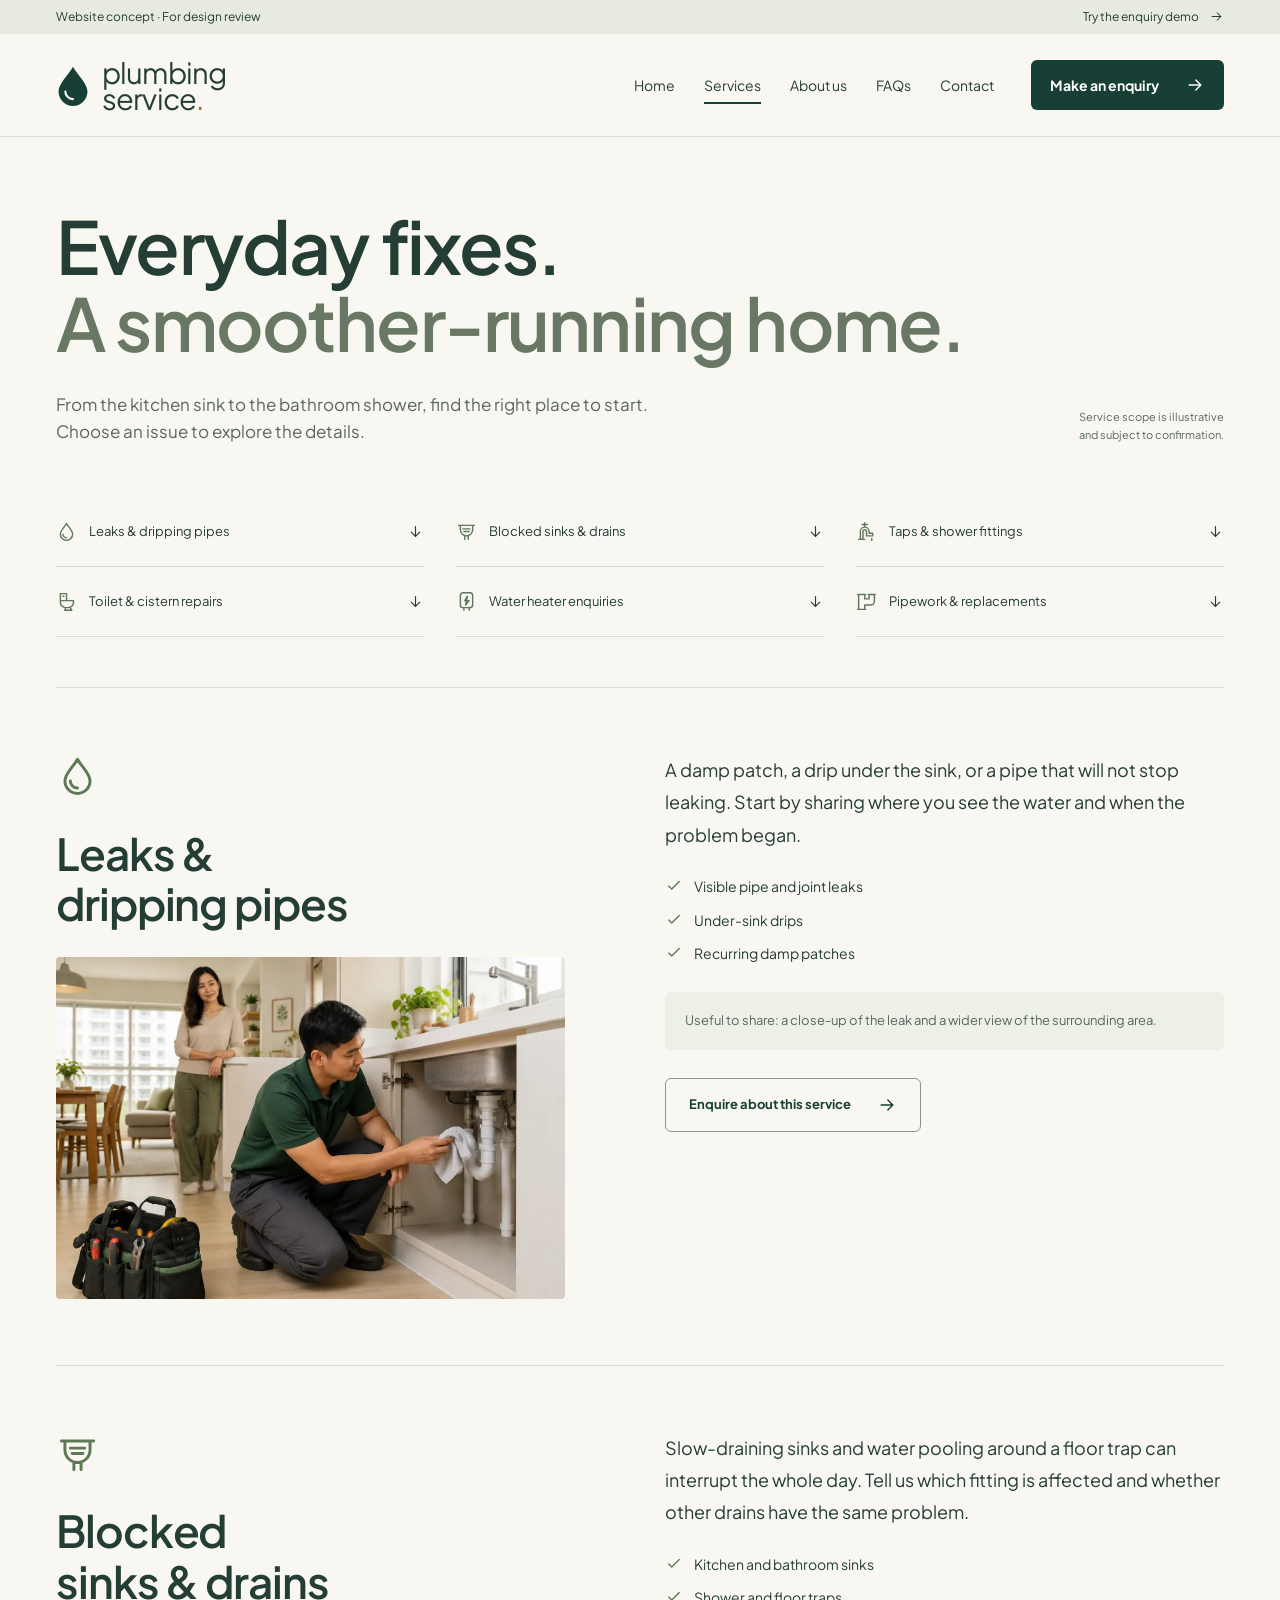
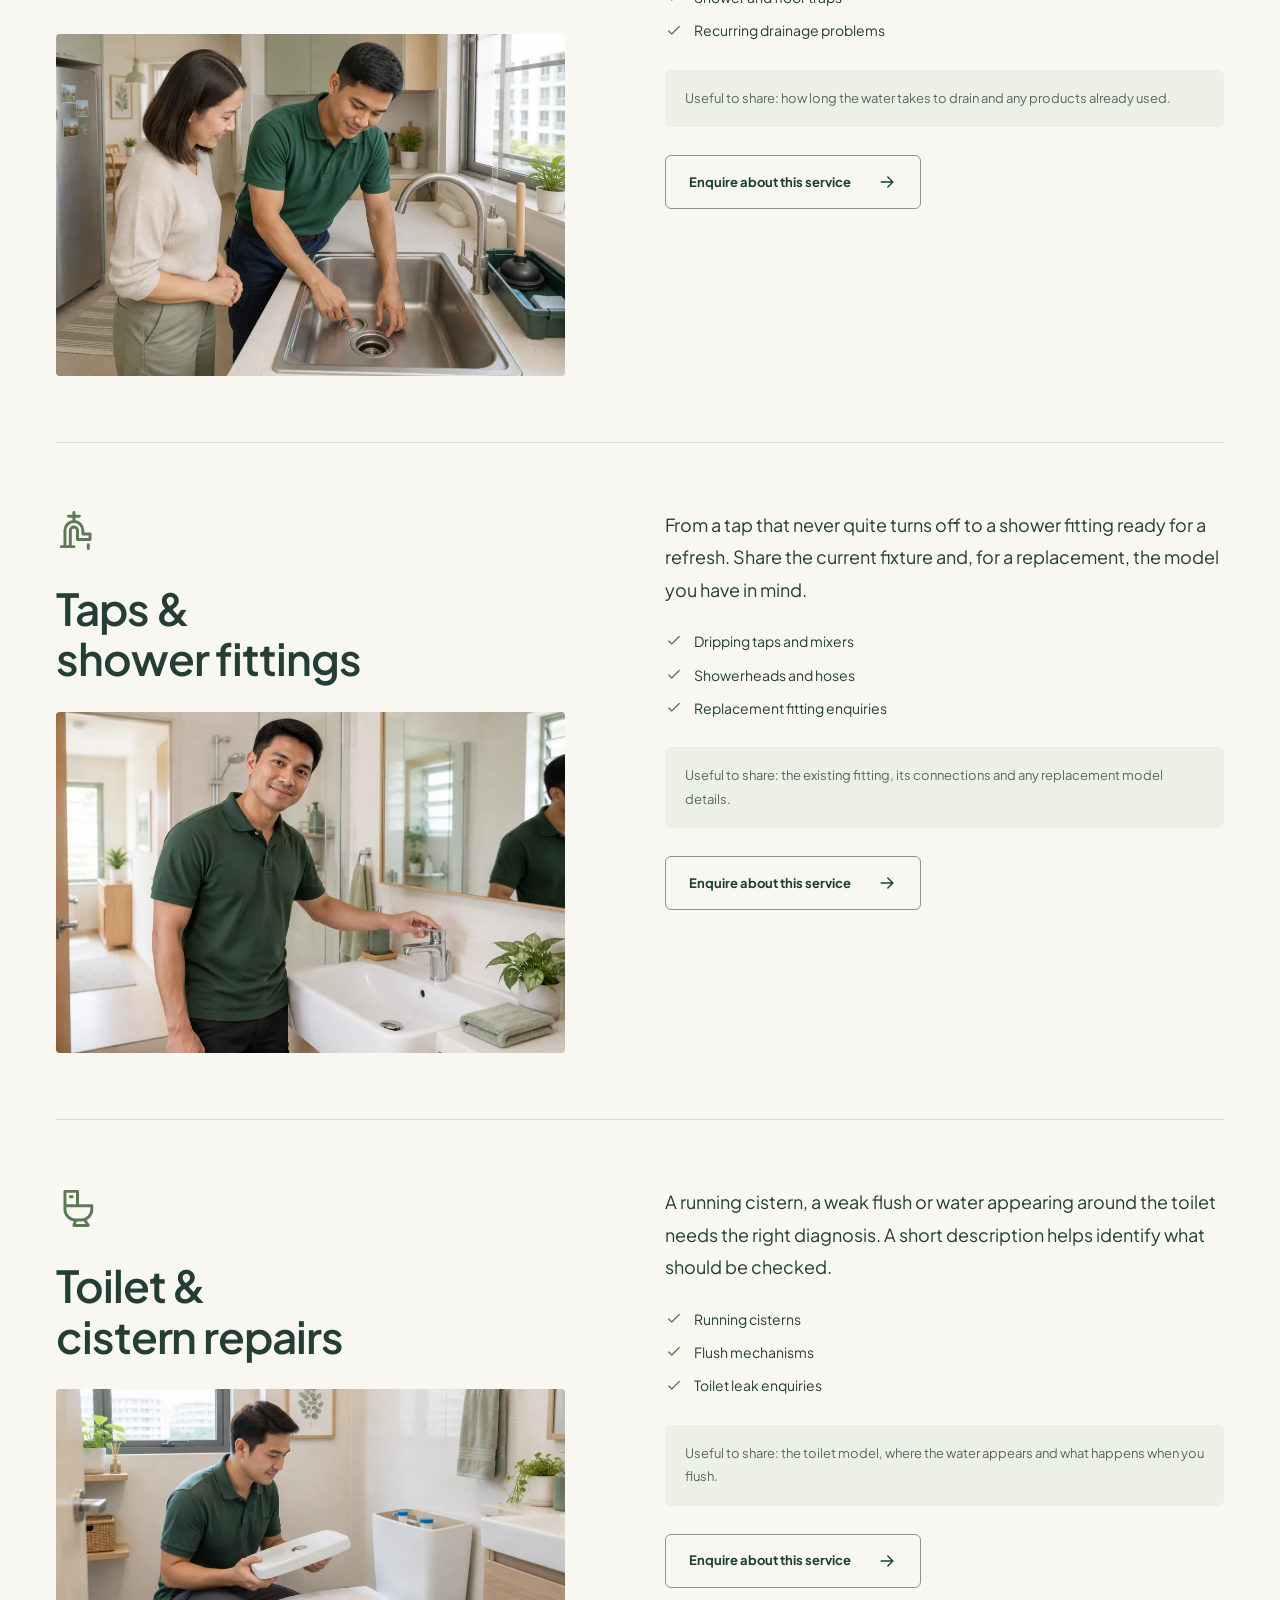
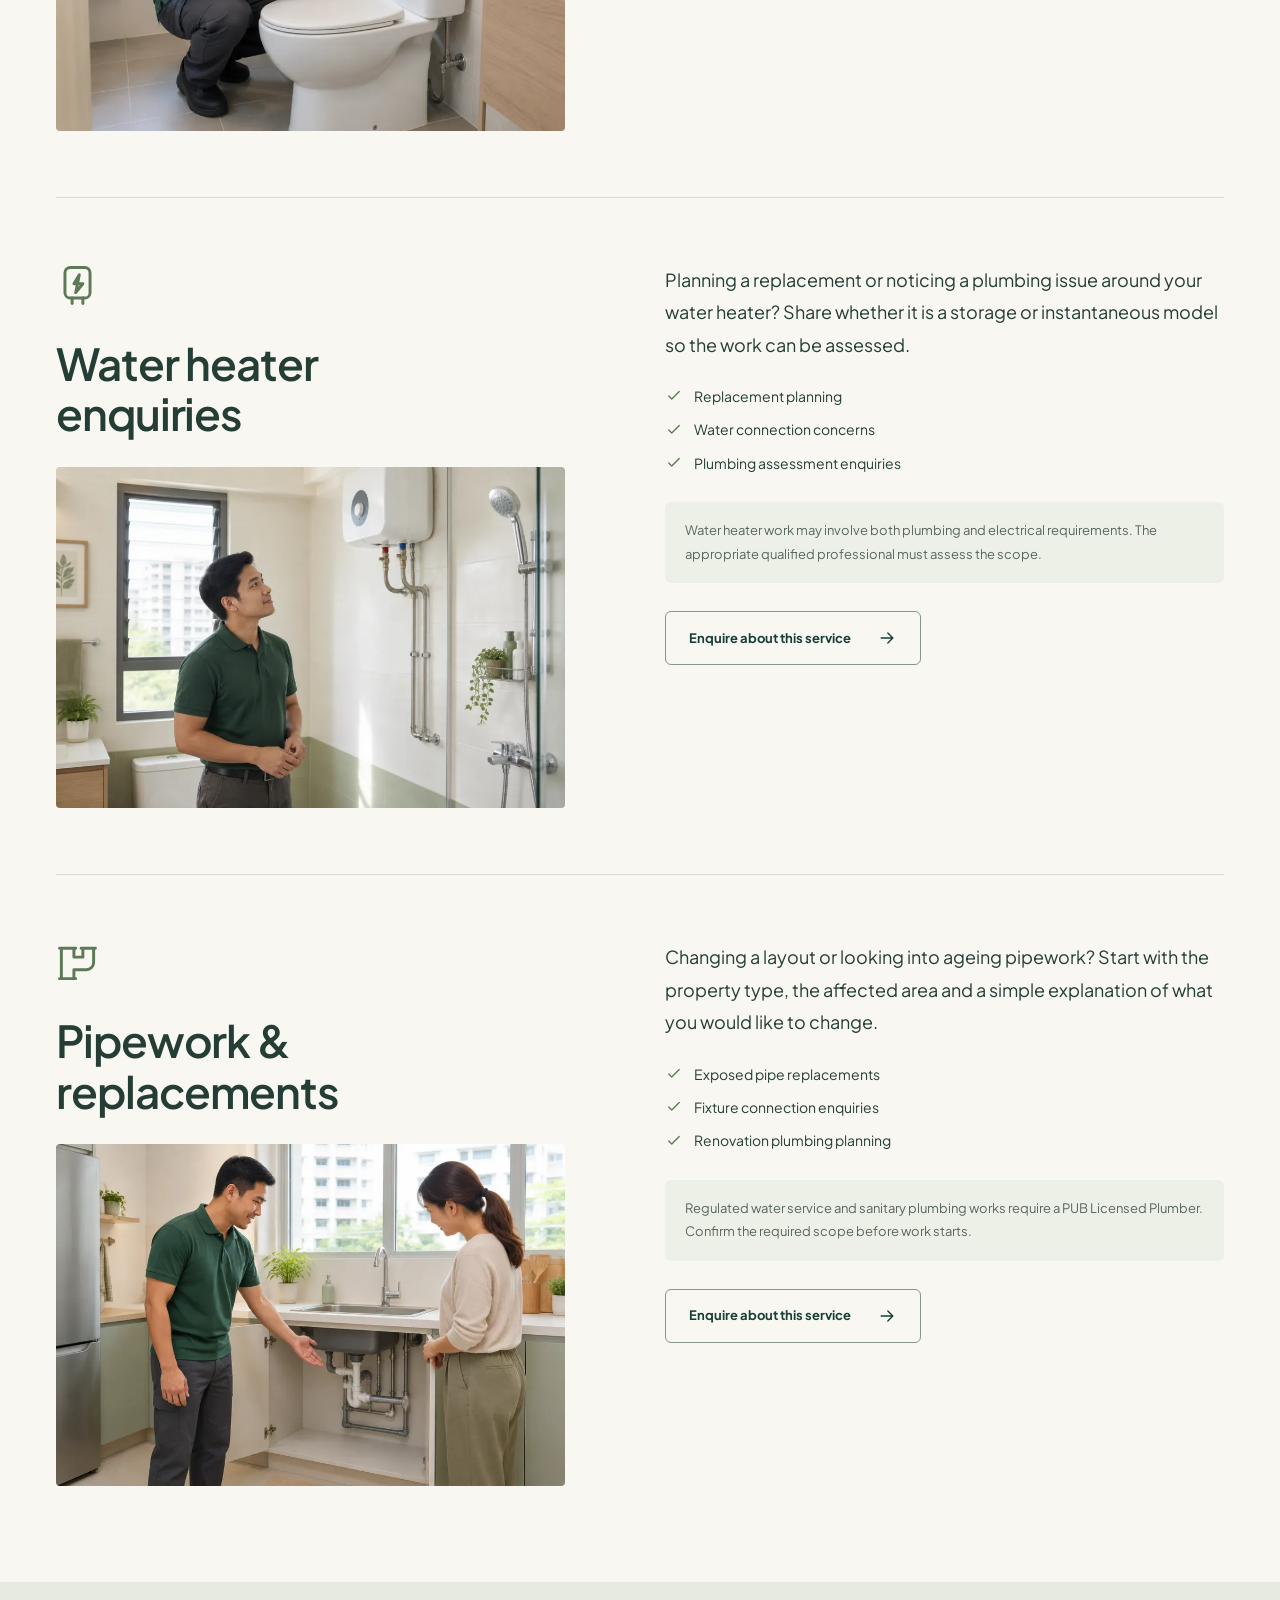
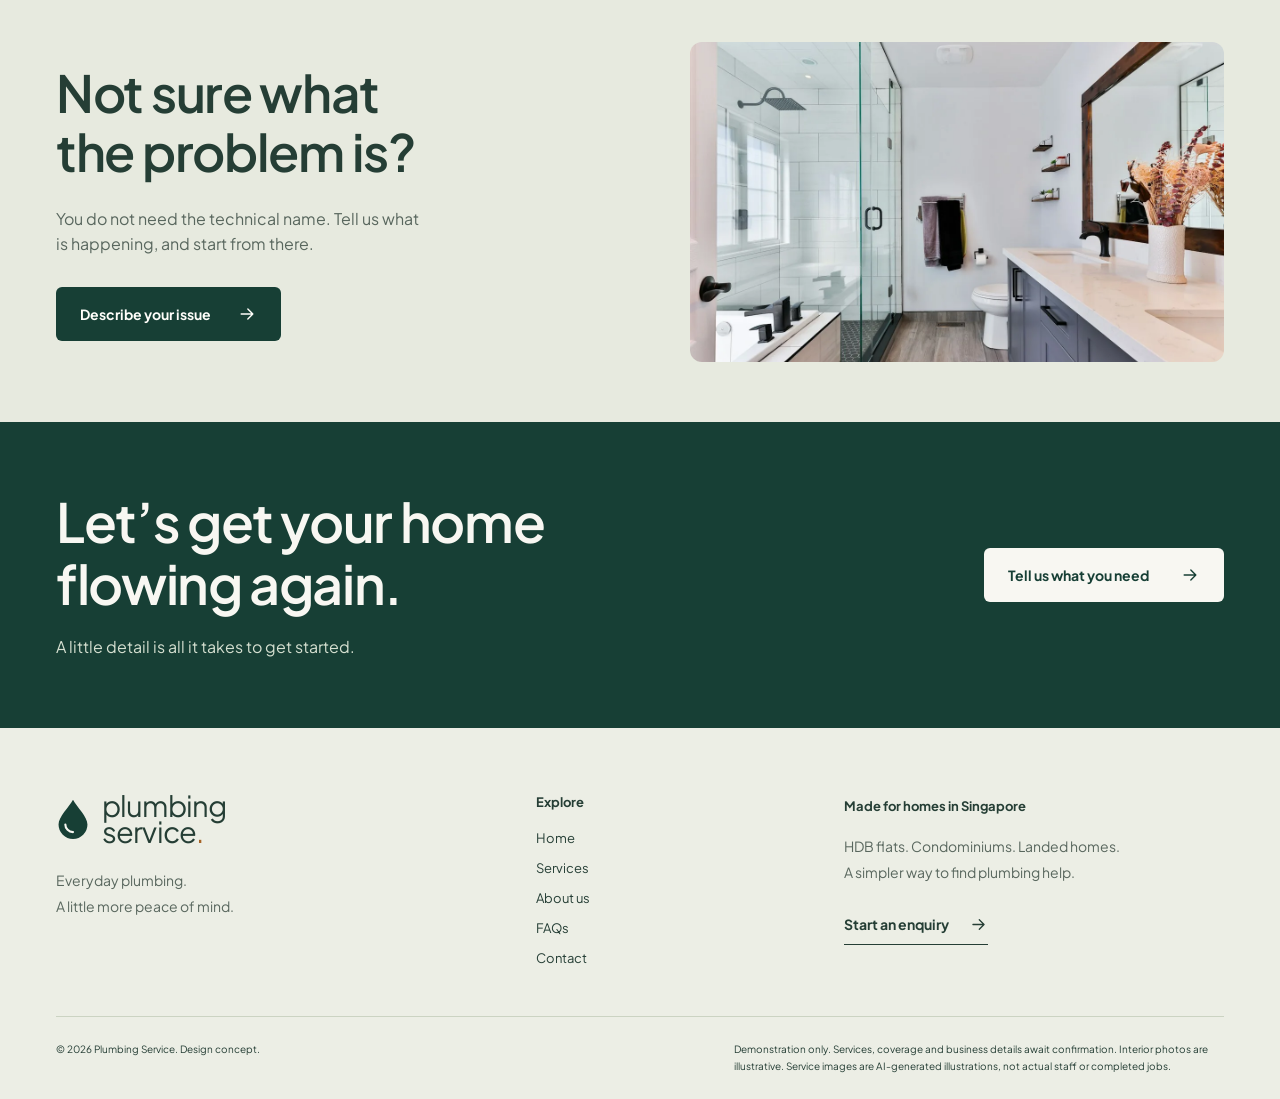
==== services.html @ 3321376e "Publish five-page Plumbing Service preview with Jakarta Sans and service illustrations" ====
<!doctype html>
<html lang="en-SG"><head><meta charset="utf-8"><meta name="viewport" content="width=device-width, initial-scale=1"><meta name="robots" content="noindex,nofollow,noarchive"><meta name="theme-color" content="#173f35"><title>Plumbing Services — Plumbing Service Singapore</title><meta name="description" content="Explore the proposed plumbing service range: leaks, blocked drains, taps, toilets, water heaters and pipework."><meta property="og:title" content="Plumbing Services — Plumbing Service Singapore"><meta property="og:description" content="Explore the proposed plumbing service range: leaks, blocked drains, taps, toilets, water heaters and pipework."><meta property="og:type" content="website"><link rel="icon" type="image/svg+xml" href="assets/favicon.svg"><link rel="preload" href="assets/plus-jakarta-sans.ttf" as="font" type="font/ttf" crossorigin><link rel="stylesheet" href="style.css"><script>document.documentElement.classList.add('js');</script><script src="app.js" defer></script></head><body class="page-services"><a class="skip-link" href="#main">Skip to content</a>
<div class="preview-bar"><div class="wrap"><span>Website concept <span aria-hidden="true">·</span> For design review</span><a href="contact.html#enquiry">Try the enquiry demo <svg viewBox="0 0 24 24" fill="none" aria-hidden="true"><path d="M5 12h14m-6-6 6 6-6 6"/></svg></a></div></div>
<header class="site-header"><div class="wrap header-inner"><a class="brand" href="index.html" aria-label="Plumbing Service home"><span class="brand-symbol"><svg viewBox="0 0 40 48" aria-hidden="true"><path d="M20 2C15 11 3 22 3 31a17 17 0 0 0 34 0C37 22 25 11 20 2Z" fill="currentColor"/><path d="M11 31a9 9 0 0 0 9 9" fill="none" stroke="var(--paper)" stroke-width="2.5" stroke-linecap="round"/></svg></span><span>plumbing<span class="brand-second">service<span class="brand-period">.</span></span></span></a><button class="menu-toggle" aria-expanded="false" aria-controls="main-nav"><span>Menu</span><svg viewBox="0 0 24 24" aria-hidden="true"><path d="M4 8h16M4 16h16"/></svg></button><nav id="main-nav" aria-label="Main navigation"><a href="index.html" >Home</a><a href="services.html" aria-current="page">Services</a><a href="about.html" >About us</a><a href="faq.html" >FAQs</a><a href="contact.html" >Contact</a><a class="button nav-cta" href="contact.html">Make an enquiry<svg viewBox="0 0 24 24" fill="none" aria-hidden="true"><path d="M5 12h14m-6-6 6 6-6 6"/></svg></a></nav></div></header><main id="main"><section class="page-intro wrap"><h1>Everyday fixes.<br> <span>A smoother-running home.</span></h1><div class="intro-bottom"><p>From the kitchen sink to the bathroom shower, find the right place to start. Choose an issue to explore the details.</p><span class="small-note">Service scope is illustrative<br> and subject to confirmation.</span></div></section><nav class="service-jumps wrap" aria-label="Jump to a plumbing service"><a href="#leaks"><svg class="icon" viewBox="0 0 24 24" fill="none" aria-hidden="true"><path d="M12 3C9 8 5 11 5 15a7 7 0 0 0 14 0c0-4-4-7-7-12Z"/><path d="M8 15a4 4 0 0 0 4 4"/></svg>Leaks & dripping pipes<svg viewBox="0 0 24 24" fill="none" aria-hidden="true"><path d="M5 12h14m-6-6 6 6-6 6"/></svg></a><a href="#drains"><svg class="icon" viewBox="0 0 24 24" fill="none" aria-hidden="true"><path d="M3 5h18M5 5v5a7 7 0 0 0 14 0V5M10 17v4m4-4v4M8 9h8m-7 3h6"/></svg>Blocked sinks & drains<svg viewBox="0 0 24 24" fill="none" aria-hidden="true"><path d="M5 12h14m-6-6 6 6-6 6"/></svg></a><a href="#taps"><svg class="icon" viewBox="0 0 24 24" fill="none" aria-hidden="true"><path d="M5 21v-9a5 5 0 0 1 10 0v2h4v3h-7v-5a2 2 0 0 0-4 0v9M3 21h7M7 4h6m-3-2v4m8 16v-2"/></svg>Taps & shower fittings<svg viewBox="0 0 24 24" fill="none" aria-hidden="true"><path d="M5 12h14m-6-6 6 6-6 6"/></svg></a><a href="#toilets"><svg class="icon" viewBox="0 0 24 24" fill="none" aria-hidden="true"><path d="M5 3h7v8H5zM5 11h15v2a6 6 0 0 1-6 6h-3a6 6 0 0 1-6-6v-2Zm6 8-1 3h8l-2-3M8 6h1"/></svg>Toilet & cistern repairs<svg viewBox="0 0 24 24" fill="none" aria-hidden="true"><path d="M5 12h14m-6-6 6 6-6 6"/></svg></a><a href="#heaters"><svg class="icon" viewBox="0 0 24 24" fill="none" aria-hidden="true"><rect x="5" y="2" width="14" height="17" rx="3"/><path d="M9 19v3m6-3v3m-5-11 3-5-1 5h3l-4 5 1-5Z"/></svg>Water heater enquiries<svg viewBox="0 0 24 24" fill="none" aria-hidden="true"><path d="M5 12h14m-6-6 6 6-6 6"/></svg></a><a href="#pipes"><svg class="icon" viewBox="0 0 24 24" fill="none" aria-hidden="true"><path d="M3 4h7v5h5V4h6v8a4 4 0 0 1-4 4h-7v5H3V4Zm-1 0h9m3 0h8M2 21h9"/></svg>Pipework & replacements<svg viewBox="0 0 24 24" fill="none" aria-hidden="true"><path d="M5 12h14m-6-6 6 6-6 6"/></svg></a></nav><div class="wrap service-details"><section class="service-detail" id="leaks"><div class="service-detail-title"><div class="service-detail-heading"><span class="large-icon"><svg class="icon" viewBox="0 0 24 24" fill="none" aria-hidden="true"><path d="M12 3C9 8 5 11 5 15a7 7 0 0 0 14 0c0-4-4-7-7-12Z"/><path d="M8 15a4 4 0 0 0 4 4"/></svg></span><h2>Leaks & dripping pipes</h2></div><img class="service-photo" src="assets/service-leaks.webp" alt="Illustrative home visit for leaks & dripping pipes" width="960" height="645" loading="lazy" decoding="async"></div><div class="service-detail-body"><p class="service-description">A damp patch, a drip under the sink, or a pipe that will not stop leaking. Start by sharing where you see the water and when the problem began.</p><ul class="check-list"><li><svg class="icon" viewBox="0 0 24 24" fill="none" aria-hidden="true"><path d="m5 12 4 4L19 6"/></svg>Visible pipe and joint leaks</li><li><svg class="icon" viewBox="0 0 24 24" fill="none" aria-hidden="true"><path d="m5 12 4 4L19 6"/></svg>Under-sink drips</li><li><svg class="icon" viewBox="0 0 24 24" fill="none" aria-hidden="true"><path d="m5 12 4 4L19 6"/></svg>Recurring damp patches</li></ul><p class="service-note">Useful to share: a close-up of the leak and a wider view of the surrounding area.</p><a class="button button-outline" href="contact.html?service=leaks">Enquire about this service<svg viewBox="0 0 24 24" fill="none" aria-hidden="true"><path d="M5 12h14m-6-6 6 6-6 6"/></svg></a></div></section><section class="service-detail" id="drains"><div class="service-detail-title"><div class="service-detail-heading"><span class="large-icon"><svg class="icon" viewBox="0 0 24 24" fill="none" aria-hidden="true"><path d="M3 5h18M5 5v5a7 7 0 0 0 14 0V5M10 17v4m4-4v4M8 9h8m-7 3h6"/></svg></span><h2>Blocked sinks & drains</h2></div><img class="service-photo" src="assets/service-drains.webp" alt="Illustrative home visit for blocked sinks & drains" width="960" height="645" loading="lazy" decoding="async"></div><div class="service-detail-body"><p class="service-description">Slow-draining sinks and water pooling around a floor trap can interrupt the whole day. Tell us which fitting is affected and whether other drains have the same problem.</p><ul class="check-list"><li><svg class="icon" viewBox="0 0 24 24" fill="none" aria-hidden="true"><path d="m5 12 4 4L19 6"/></svg>Kitchen and bathroom sinks</li><li><svg class="icon" viewBox="0 0 24 24" fill="none" aria-hidden="true"><path d="m5 12 4 4L19 6"/></svg>Shower and floor traps</li><li><svg class="icon" viewBox="0 0 24 24" fill="none" aria-hidden="true"><path d="m5 12 4 4L19 6"/></svg>Recurring drainage problems</li></ul><p class="service-note">Useful to share: how long the water takes to drain and any products already used.</p><a class="button button-outline" href="contact.html?service=drains">Enquire about this service<svg viewBox="0 0 24 24" fill="none" aria-hidden="true"><path d="M5 12h14m-6-6 6 6-6 6"/></svg></a></div></section><section class="service-detail" id="taps"><div class="service-detail-title"><div class="service-detail-heading"><span class="large-icon"><svg class="icon" viewBox="0 0 24 24" fill="none" aria-hidden="true"><path d="M5 21v-9a5 5 0 0 1 10 0v2h4v3h-7v-5a2 2 0 0 0-4 0v9M3 21h7M7 4h6m-3-2v4m8 16v-2"/></svg></span><h2>Taps & shower fittings</h2></div><img class="service-photo" src="assets/service-taps.webp" alt="Illustrative home visit for taps & shower fittings" width="960" height="645" loading="lazy" decoding="async"></div><div class="service-detail-body"><p class="service-description">From a tap that never quite turns off to a shower fitting ready for a refresh. Share the current fixture and, for a replacement, the model you have in mind.</p><ul class="check-list"><li><svg class="icon" viewBox="0 0 24 24" fill="none" aria-hidden="true"><path d="m5 12 4 4L19 6"/></svg>Dripping taps and mixers</li><li><svg class="icon" viewBox="0 0 24 24" fill="none" aria-hidden="true"><path d="m5 12 4 4L19 6"/></svg>Showerheads and hoses</li><li><svg class="icon" viewBox="0 0 24 24" fill="none" aria-hidden="true"><path d="m5 12 4 4L19 6"/></svg>Replacement fitting enquiries</li></ul><p class="service-note">Useful to share: the existing fitting, its connections and any replacement model details.</p><a class="button button-outline" href="contact.html?service=taps">Enquire about this service<svg viewBox="0 0 24 24" fill="none" aria-hidden="true"><path d="M5 12h14m-6-6 6 6-6 6"/></svg></a></div></section><section class="service-detail" id="toilets"><div class="service-detail-title"><div class="service-detail-heading"><span class="large-icon"><svg class="icon" viewBox="0 0 24 24" fill="none" aria-hidden="true"><path d="M5 3h7v8H5zM5 11h15v2a6 6 0 0 1-6 6h-3a6 6 0 0 1-6-6v-2Zm6 8-1 3h8l-2-3M8 6h1"/></svg></span><h2>Toilet & cistern repairs</h2></div><img class="service-photo" src="assets/service-toilets.webp" alt="Illustrative home visit for toilet & cistern repairs" width="960" height="645" loading="lazy" decoding="async"></div><div class="service-detail-body"><p class="service-description">A running cistern, a weak flush or water appearing around the toilet needs the right diagnosis. A short description helps identify what should be checked.</p><ul class="check-list"><li><svg class="icon" viewBox="0 0 24 24" fill="none" aria-hidden="true"><path d="m5 12 4 4L19 6"/></svg>Running cisterns</li><li><svg class="icon" viewBox="0 0 24 24" fill="none" aria-hidden="true"><path d="m5 12 4 4L19 6"/></svg>Flush mechanisms</li><li><svg class="icon" viewBox="0 0 24 24" fill="none" aria-hidden="true"><path d="m5 12 4 4L19 6"/></svg>Toilet leak enquiries</li></ul><p class="service-note">Useful to share: the toilet model, where the water appears and what happens when you flush.</p><a class="button button-outline" href="contact.html?service=toilets">Enquire about this service<svg viewBox="0 0 24 24" fill="none" aria-hidden="true"><path d="M5 12h14m-6-6 6 6-6 6"/></svg></a></div></section><section class="service-detail" id="heaters"><div class="service-detail-title"><div class="service-detail-heading"><span class="large-icon"><svg class="icon" viewBox="0 0 24 24" fill="none" aria-hidden="true"><rect x="5" y="2" width="14" height="17" rx="3"/><path d="M9 19v3m6-3v3m-5-11 3-5-1 5h3l-4 5 1-5Z"/></svg></span><h2>Water heater enquiries</h2></div><img class="service-photo" src="assets/service-heaters.webp" alt="Illustrative home visit for water heater enquiries" width="960" height="645" loading="lazy" decoding="async"></div><div class="service-detail-body"><p class="service-description">Planning a replacement or noticing a plumbing issue around your water heater? Share whether it is a storage or instantaneous model so the work can be assessed.</p><ul class="check-list"><li><svg class="icon" viewBox="0 0 24 24" fill="none" aria-hidden="true"><path d="m5 12 4 4L19 6"/></svg>Replacement planning</li><li><svg class="icon" viewBox="0 0 24 24" fill="none" aria-hidden="true"><path d="m5 12 4 4L19 6"/></svg>Water connection concerns</li><li><svg class="icon" viewBox="0 0 24 24" fill="none" aria-hidden="true"><path d="m5 12 4 4L19 6"/></svg>Plumbing assessment enquiries</li></ul><p class="service-note">Water heater work may involve both plumbing and electrical requirements. The appropriate qualified professional must assess the scope.</p><a class="button button-outline" href="contact.html?service=heaters">Enquire about this service<svg viewBox="0 0 24 24" fill="none" aria-hidden="true"><path d="M5 12h14m-6-6 6 6-6 6"/></svg></a></div></section><section class="service-detail" id="pipes"><div class="service-detail-title"><div class="service-detail-heading"><span class="large-icon"><svg class="icon" viewBox="0 0 24 24" fill="none" aria-hidden="true"><path d="M3 4h7v5h5V4h6v8a4 4 0 0 1-4 4h-7v5H3V4Zm-1 0h9m3 0h8M2 21h9"/></svg></span><h2>Pipework & replacements</h2></div><img class="service-photo" src="assets/service-pipes.webp" alt="Illustrative home visit for pipework & replacements" width="960" height="645" loading="lazy" decoding="async"></div><div class="service-detail-body"><p class="service-description">Changing a layout or looking into ageing pipework? Start with the property type, the affected area and a simple explanation of what you would like to change.</p><ul class="check-list"><li><svg class="icon" viewBox="0 0 24 24" fill="none" aria-hidden="true"><path d="m5 12 4 4L19 6"/></svg>Exposed pipe replacements</li><li><svg class="icon" viewBox="0 0 24 24" fill="none" aria-hidden="true"><path d="m5 12 4 4L19 6"/></svg>Fixture connection enquiries</li><li><svg class="icon" viewBox="0 0 24 24" fill="none" aria-hidden="true"><path d="m5 12 4 4L19 6"/></svg>Renovation plumbing planning</li></ul><p class="service-note">Regulated water service and sanitary plumbing works require a PUB Licensed Plumber. Confirm the required scope before work starts.</p><a class="button button-outline" href="contact.html?service=pipes">Enquire about this service<svg viewBox="0 0 24 24" fill="none" aria-hidden="true"><path d="M5 12h14m-6-6 6 6-6 6"/></svg></a></div></section></div><section class="warm-section"><div class="wrap unsure-section"><div><h2>Not sure what<br> the problem is?</h2><p>You do not need the technical name. Tell us what is happening, and start from there.</p><a class="button " href="contact.html?service=other">Describe your issue<svg viewBox="0 0 24 24" fill="none" aria-hidden="true"><path d="M5 12h14m-6-6 6 6-6 6"/></svg></a></div><img class="unsure-photo" src="assets/bathroom-detail.webp" width="1200" height="800" alt="Bathroom fittings including a shower, basin tap and toilet; illustrative interior" loading="lazy"></div></section><section class="closing"><div class="wrap closing-inner"><div><h2>Let’s get your home<br> flowing again.</h2><p>A little detail is all it takes to get started.</p></div><a class="button button-light" href="contact.html">Tell us what you need<svg viewBox="0 0 24 24" fill="none" aria-hidden="true"><path d="M5 12h14m-6-6 6 6-6 6"/></svg></a></div></section></main><footer class="site-footer"><div class="wrap"><div class="footer-top"><div><a class="brand" href="index.html" aria-label="Plumbing Service home"><span class="brand-symbol"><svg viewBox="0 0 40 48" aria-hidden="true"><path d="M20 2C15 11 3 22 3 31a17 17 0 0 0 34 0C37 22 25 11 20 2Z" fill="currentColor"/><path d="M11 31a9 9 0 0 0 9 9" fill="none" stroke="var(--paper)" stroke-width="2.5" stroke-linecap="round"/></svg></span><span>plumbing<span class="brand-second">service<span class="brand-period">.</span></span></span></a><p>Everyday plumbing.<br> A little more peace of mind.</p></div><div class="footer-links"><span class="footer-title">Explore</span><a href="index.html">Home</a><a href="services.html">Services</a><a href="about.html">About us</a><a href="faq.html">FAQs</a><a href="contact.html">Contact</a></div><div class="footer-note"><span class="footer-title">Made for homes in Singapore</span><p>HDB flats. Condominiums. Landed homes.<br> A simpler way to find plumbing help.</p><a class="text-link" href="contact.html">Start an enquiry <svg viewBox="0 0 24 24" fill="none" aria-hidden="true"><path d="M5 12h14m-6-6 6 6-6 6"/></svg></a></div></div><div class="footer-bottom"><p>© 2026 Plumbing Service. Design concept.</p><p>Demonstration only. Services, coverage and business details await confirmation. Interior photos are illustrative. Service images are AI-generated illustrations, not actual staff or completed jobs.</p></div></div></footer><div class="mobile-enquiry"><span>Need a hand?</span><a href="contact.html">Make an enquiry <svg viewBox="0 0 24 24" fill="none" aria-hidden="true"><path d="M5 12h14m-6-6 6 6-6 6"/></svg></a></div></body></html>
---- style.css ----
@font-face {
  font-family: "Plus Jakarta Sans";
  src: url("assets/plus-jakarta-sans.ttf") format("truetype");
  font-style: normal;
  font-weight: 200 800;
  font-display: swap;
}
:root {
  --paper: #f8f7f2;
  --white: #fffefa;
  --forest: #173f35;
  --ink: #253e35;
  --muted: #59675e;
  --sage: #e7eadf;
  --sand: #e8be80;
  --line: #d8ded1;
  --error: #a33229;
  --display: "Plus Jakarta Sans", sans-serif;
  --sans: "Plus Jakarta Sans", sans-serif;
  --radius: 12px;
  --wrap: 1232px;
  --ease: cubic-bezier(0.16, 1, 0.3, 1);
}
* {
  box-sizing: border-box;
}
html {
  scroll-behavior: smooth;
  scroll-padding-top: 118px;
  scrollbar-color: #829183 var(--paper);
}
body {
  margin: 0;
  background: var(--paper);
  color: var(--ink);
  font-family: var(--sans);
  font-size: 16px;
  line-height: 1.6;
  -webkit-font-smoothing: antialiased;
}
::selection {
  color: var(--forest);
  background: var(--sand);
}
a {
  color: inherit;
  text-underline-offset: 5px;
  text-decoration-thickness: 1px;
}
button,
input,
select,
textarea {
  font: inherit;
  color: inherit;
}
button,
a,
input,
select,
textarea {
  -webkit-tap-highlight-color: transparent;
}
button,
select {
  cursor: pointer;
}
button {
  border: 0;
}
input,
select,
textarea {
  caret-color: var(--forest);
  max-width: 100%;
}
button:disabled {
  cursor: wait;
  opacity: 0.65;
}
img {
  display: block;
  max-width: 100%;
  height: auto;
}
svg {
  width: 24px;
  height: 24px;
  flex-shrink: 0;
  stroke: currentColor;
  stroke-width: 1.65;
  stroke-linecap: round;
  stroke-linejoin: round;
}
p {
  margin: 0 0 20px;
}
h1,
h2,
h3 {
  margin: 0;
  line-height: 1.15;
  text-wrap: balance;
}
h1,
h2 {
  font-family: var(--display);
  font-weight: 600;
  letter-spacing: -0.025em;
}
h1 {
  font-size: clamp(54px, 6.5vw, 88px);
  line-height: 1.06;
}
h2 {
  font-size: clamp(38px, 4vw, 54px);
}
h3 {
  font-size: 21px;
  font-weight: 700;
  letter-spacing: -0.02em;
}
h1 span,
h2 span {
  color: #687864;
}
em {
  font-style: normal;
  color: var(--sand);
}
:focus-visible {
  outline: 3px solid #ad6a20;
  outline-offset: 5px;
}
.button:focus-visible,
.quick-enquiry :focus-visible,
.care-section :focus-visible,
.closing :focus-visible {
  outline-color: var(--sand);
  box-shadow: 0 0 0 2px var(--forest);
}
[hidden] {
  display: none !important;
}
.wrap {
  width: min(var(--wrap), calc(100% - 112px));
  margin-inline: auto;
}
.section {
  padding-block: 104px;
}
.sr-only {
  position: absolute;
  width: 1px;
  height: 1px;
  padding: 0;
  margin: -1px;
  overflow: hidden;
  clip: rect(0, 0, 0, 0);
  white-space: nowrap;
  border: 0;
}
.skip-link {
  position: fixed;
  top: 12px;
  left: 12px;
  z-index: 100;
  background: var(--sand);
  padding: 12px 20px;
  transform: translateY(-180%);
}
.skip-link:focus {
  transform: translateY(0);
}
.preview-bar {
  background: var(--sage);
  font-size: 12px;
  line-height: 1.4;
}
.preview-bar .wrap {
  display: flex;
  justify-content: space-between;
  align-items: center;
  min-height: 34px;
  gap: 15px;
}
.preview-bar a {
  display: flex;
  align-items: center;
  gap: 10px;
  text-decoration: none;
}
.preview-bar svg {
  width: 15px;
  height: 15px;
}
.site-header {
  position: sticky;
  top: 0;
  z-index: 40;
  background: var(--paper);
  border-bottom: 1px solid var(--line);
}
.header-inner {
  height: 102px;
  display: flex;
  justify-content: space-between;
  align-items: center;
  gap: 32px;
}
.brand {
  display: inline-flex;
  align-items: center;
  gap: 12px;
  text-decoration: none;
  line-height: 0.91;
  font-family: var(--display);
  font-size: 29px;
  letter-spacing: -0.03em;
  flex-shrink: 0;
}
.brand-second {
  display: block;
}
.brand-period {
  color: #a76426;
}
.brand-symbol {
  width: 34px;
  color: var(--forest);
  display: flex;
}
.brand-symbol svg {
  width: 34px;
  height: 43px;
  stroke: none;
}
.site-header nav {
  display: flex;
  align-items: center;
  gap: 29px;
}
.site-header nav > a:not(.button) {
  font-size: 14px;
  text-decoration: none;
  position: relative;
  padding-block: 15px;
}
.site-header nav > a:not(.button):after {
  content: "";
  position: absolute;
  bottom: 7px;
  left: 0;
  width: 100%;
  height: 2px;
  background: var(--forest);
  transform: scaleX(0);
  transform-origin: left;
  transition: transform 0.25s var(--ease);
}
.site-header nav > a[aria-current]:after,
.site-header nav > a:hover:after {
  transform: scaleX(1);
}
.button {
  display: inline-flex;
  align-items: center;
  justify-content: space-between;
  gap: 26px;
  background: var(--forest);
  color: var(--white);
  padding: 16px 23px;
  min-height: 54px;
  border: 1px solid transparent;
  border-radius: 6px;
  font-size: 14px;
  font-weight: 700;
  line-height: 1.3;
  text-decoration: none;
  transition:
    background 0.2s,
    color 0.2s;
}
.button svg {
  width: 20px;
  height: 20px;
  transition: transform 0.3s var(--ease);
}
.button:hover {
  background: #285647;
}
.button:hover svg,
.text-link:hover svg {
  transform: translateX(4px);
}
.button-sand {
  background: var(--sand);
  color: var(--forest);
}
.button-sand:hover {
  background: #f3d39f;
}
.button-light {
  background: var(--paper);
  color: var(--forest);
}
.button-light:hover {
  background: var(--sand);
}
.button-outline {
  background: transparent;
  color: var(--forest);
  border-color: #879787;
}
.button-outline:hover {
  background: var(--sage);
}
.nav-cta {
  padding: 14px 18px;
  min-height: 47px;
  margin-left: 8px;
}
.menu-toggle {
  display: none;
}
.text-link {
  display: inline-flex;
  align-items: center;
  gap: 20px;
  font-size: 14px;
  font-weight: 700;
  text-decoration: none;
  line-height: 1.4;
  padding-block: 10px;
  border-bottom: 1px solid currentColor;
  max-width: 100%;
}
.text-link svg {
  width: 19px;
  height: 19px;
  transition: transform 0.3s var(--ease);
}
.home-intro {
  padding-top: 52px;
}
.hero-heading {
  display: flex;
  align-items: flex-end;
  justify-content: space-between;
  gap: 48px;
  margin-bottom: 42px;
}
.hero-copy {
  padding-bottom: 6px;
  max-width: 340px;
}
.hero-copy p {
  font-size: 17px;
  line-height: 1.7;
  margin-bottom: 16px;
}
.hero-scene {
  position: relative;
  min-height: 478px;
  border-radius: var(--radius);
  overflow: hidden;
  isolation: isolate;
}
.hero-photo {
  display: block;
  position: absolute;
  inset: 0;
}
.hero-photo img {
  width: 100%;
  height: 100%;
  object-fit: cover;
  object-position: 50% 64%;
}
.quick-enquiry {
  position: relative;
  margin: 32px 32px 32px auto;
  width: 326px;
  padding: 25px 26px 23px;
  background: var(--forest);
  color: var(--paper);
  border-radius: 8px;
}
.panel-icon {
  display: block;
  margin-bottom: 14px;
  color: var(--sand);
}
.panel-icon svg {
  height: 27px;
  width: 27px;
}
.quick-enquiry h2 {
  font-size: 37px;
  line-height: 1.08;
  margin-bottom: 25px;
}
.quick-enquiry label {
  display: block;
  font-size: 12px;
  margin-bottom: 7px;
  color: #d9e1d2;
}
.select-wrap {
  position: relative;
}
.select-wrap select {
  appearance: none;
  width: 100%;
  padding-right: 40px;
}
.select-wrap > svg {
  position: absolute;
  right: 12px;
  top: 50%;
  transform: translateY(-50%);
  pointer-events: none;
  width: 20px;
  height: 20px;
}
.quick-enquiry select {
  border: 1px solid #91a291;
  background: var(--forest);
  border-radius: 5px;
  color: var(--paper);
  height: 48px;
  padding-left: 12px;
  font-size: 13px;
}
.quick-enquiry option {
  background: var(--forest);
  color: var(--paper);
}
.quick-enquiry .button {
  width: 100%;
  margin-top: 13px;
}
.quick-enquiry p {
  font-size: 10px;
  margin: 15px 0 0;
  color: #d9e1d2;
  line-height: 1.5;
}
.image-caption {
  position: absolute;
  bottom: 25px;
  left: 28px;
  padding: 8px 14px;
  border-radius: 4px;
  background: var(--paper);
  color: var(--forest);
  font-size: 12px;
}
.home-context {
  display: flex;
  justify-content: space-between;
  align-items: center;
  gap: 20px;
  padding: 27px 0;
  border-bottom: 1px solid var(--line);
}
.home-context > span {
  display: flex;
  align-items: center;
  gap: 9px;
  font-size: 12px;
}
.home-context svg {
  width: 18px;
  height: 18px;
}
.hero-heading,
.hero-scene {
  animation: hero-arrive 0.9s var(--ease) both;
}
.hero-scene {
  animation-delay: 0.12s;
}
@keyframes hero-arrive {
  from {
    transform: translateY(16px);
    filter: blur(2px);
    opacity: 0.8;
  }
  to {
    transform: translateY(0);
    filter: blur(0);
    opacity: 1;
  }
}
.services-overview {
  display: grid;
  grid-template-columns: 0.85fr 1.15fr;
  gap: 100px;
}
.section-lead {
  max-width: 370px;
}
.section-lead h2 {
  margin-bottom: 25px;
}
.section-lead p {
  color: var(--muted);
}
.section-lead .text-link {
  margin-top: 10px;
}
.service-link {
  display: flex;
  align-items: center;
  gap: 23px;
  text-decoration: none;
  padding: 23px 0;
  border-bottom: 1px solid var(--line);
  transition: color 0.2s;
}
.service-link:first-child {
  padding-top: 6px;
}
.service-link > svg {
  margin-left: auto;
  width: 21px;
  height: 21px;
  transition: transform 0.2s;
}
.service-link:hover > svg {
  transform: translateX(5px);
}
.service-link:hover h3 {
  text-decoration: underline;
  text-underline-offset: 5px;
}
.service-icon {
  width: 43px;
  color: #607961;
  flex-shrink: 0;
}
.service-icon svg {
  width: 34px;
  height: 34px;
}
.service-link h3 {
  font-size: 20px;
  margin-bottom: 6px;
}
.service-link p {
  font-size: 13px;
  color: var(--muted);
  margin: 0;
}
.care-section {
  background: var(--forest);
  color: var(--paper);
  padding-block: 76px;
}
.care-inner {
  display: grid;
  grid-template-columns: 1fr 1fr;
  gap: 100px;
  align-items: center;
}
.care-photo {
  width: 100%;
  height: 470px;
  object-fit: cover;
  object-position: 65% 50%;
  border-radius: var(--radius);
}
.care-copy h2 {
  font-size: 60px;
  margin-bottom: 27px;
}
.care-copy p {
  color: #d5dfcf;
  max-width: 410px;
  line-height: 1.8;
}
.care-copy .text-link {
  margin-top: 14px;
}
.section-heading {
  display: flex;
  justify-content: space-between;
  align-items: flex-end;
  gap: 40px;
  margin-bottom: 50px;
}
.section-heading p {
  color: var(--muted);
  margin: 0;
  max-width: 330px;
}
.process-list {
  display: grid;
  grid-template-columns: repeat(3, 1fr);
  gap: 55px;
  list-style: none;
  padding: 0;
  margin: 0;
}
.process-list li {
  padding-top: 25px;
  border-top: 1px solid #9aa992;
}
.step-number {
  display: flex;
  align-items: center;
  justify-content: center;
  border: 1px solid #99a98e;
  border-radius: 50%;
  width: 35px;
  height: 35px;
  font-family: var(--display);
  margin-bottom: 25px;
}
.process-list h3 {
  font-size: 20px;
  margin-bottom: 13px;
}
.process-list p {
  font-size: 14px;
  line-height: 1.8;
  color: var(--muted);
  margin: 0;
}
.faq-preview {
  border-top: 1px solid var(--line);
  display: grid;
  grid-template-columns: 1fr 1fr;
  gap: 90px;
  padding-top: 88px;
}
.faq-preview h2 {
  font-size: 44px;
  margin-bottom: 25px;
}
.faq-item {
  border-bottom: 1px solid var(--line);
}
.faq-item:first-child {
  border-top: 1px solid var(--line);
}
.faq-item summary {
  display: flex;
  justify-content: space-between;
  align-items: center;
  gap: 24px;
  padding: 25px 0;
  cursor: pointer;
  list-style: none;
  font-size: 17px;
  line-height: 1.5;
  font-weight: 700;
}
.faq-item summary::-webkit-details-marker {
  display: none;
}
.faq-item summary:hover {
  color: #52714d;
}
.plus {
  position: relative;
  width: 20px;
  height: 20px;
  flex-shrink: 0;
}
.plus:before,
.plus:after {
  content: "";
  position: absolute;
  background: currentColor;
  left: 3px;
  top: 9px;
  width: 14px;
  height: 1.5px;
}
.plus:after {
  transform: rotate(90deg);
  transition: transform 0.2s;
}
.faq-item[open] .plus:after {
  transform: rotate(0);
}
.faq-answer {
  padding: 0 40px 25px 0;
  color: var(--muted);
  font-size: 15px;
  line-height: 1.85;
}
.faq-answer a {
  color: var(--forest);
}
.closing {
  padding: 68px 0;
  background: var(--forest);
  color: var(--paper);
}
.closing-inner {
  display: flex;
  justify-content: space-between;
  align-items: center;
  gap: 40px;
}
.closing h2 {
  font-size: 54px;
  margin-bottom: 20px;
}
.closing p {
  color: #d6e0d1;
  margin: 0;
}
.closing .button {
  min-width: 240px;
}
.site-footer {
  background: #eceee5;
  padding: 64px 0 24px;
}
.footer-top {
  display: grid;
  grid-template-columns: 1fr 0.55fr 1fr;
  gap: 100px;
  padding-bottom: 48px;
}
.site-footer .brand {
  margin-bottom: 24px;
}
.footer-top p {
  font-size: 14px;
  color: var(--muted);
  line-height: 1.8;
}
.footer-title {
  font-size: 13px;
  font-weight: 700;
  display: block;
  margin-bottom: 18px;
}
.footer-links {
  display: flex;
  align-items: flex-start;
  flex-direction: column;
  gap: 9px;
}
.footer-links .footer-title {
  margin-bottom: 7px;
}
.footer-links a {
  font-size: 13px;
  text-decoration: none;
}
.footer-links a:hover {
  text-decoration: underline;
}
.footer-note {
  padding-top: 4px;
}
.footer-bottom {
  display: flex;
  justify-content: space-between;
  gap: 80px;
  border-top: 1px solid #cbd3c2;
  padding-top: 24px;
}
.footer-bottom p {
  font-size: 10px;
  line-height: 1.7;
  margin: 0;
}
.footer-bottom p:last-child {
  max-width: 490px;
}
.mobile-enquiry {
  display: none;
}
.page-intro {
  padding-top: 70px;
  padding-bottom: 52px;
}
.page-intro h1 {
  font-size: clamp(48px, 5.7vw, 76px);
}
.page-intro > p {
  max-width: 600px;
  font-size: 17px;
  color: var(--muted);
  margin: 26px 0 0;
}
.intro-bottom {
  display: flex;
  align-items: flex-end;
  justify-content: space-between;
  gap: 40px;
  margin-top: 29px;
}
.intro-bottom p {
  max-width: 600px;
  margin: 0;
  color: var(--muted);
  font-size: 17px;
}
.small-note {
  font-size: 11px;
  color: var(--muted);
  line-height: 1.7;
}
.service-jumps {
  display: grid;
  grid-template-columns: repeat(3, 1fr);
  gap: 0 32px;
  padding-bottom: 50px;
}
.service-jumps a {
  display: flex;
  align-items: center;
  gap: 12px;
  text-decoration: none;
  font-size: 13px;
  line-height: 1.5;
  min-height: 70px;
  border-bottom: 1px solid var(--line);
}
.service-jumps a > svg:first-child {
  color: #61775b;
  width: 21px;
  height: 21px;
}
.service-jumps a > svg:last-child {
  width: 17px;
  height: 17px;
  margin-left: auto;
  transform: rotate(90deg);
}
.service-jumps a:hover {
  color: #496a43;
}
.service-detail {
  scroll-margin-top: 125px;
  display: grid;
  grid-template-columns: 1fr 1.1fr;
  gap: 100px;
  border-top: 1px solid var(--line);
  padding: 66px 0;
}
.service-photo {
  display: block;
  width: 100%;
  height: auto;
  margin-top: 28px;
  border-radius: 4px;
}
.service-detail-title h2 {
  font-size: 44px;
  max-width: 360px;
}
.large-icon {
  display: block;
  margin-bottom: 24px;
  color: #5e7956;
}
.large-icon svg {
  width: 43px;
  height: 43px;
}
.service-description {
  font-size: 18px;
  line-height: 1.8;
  margin-bottom: 24px;
}
.check-list {
  list-style: none;
  padding: 0;
  margin: 0 0 24px;
}
.check-list li {
  display: flex;
  align-items: center;
  gap: 11px;
  margin-top: 11px;
  font-size: 14px;
}
.check-list svg {
  width: 18px;
  height: 18px;
  color: #57794b;
}
.service-note {
  font-size: 13px;
  line-height: 1.8;
  color: var(--muted);
  background: #edf0e7;
  padding: 17px 20px;
  border-radius: 6px;
  margin: 28px 0;
}
.service-detail .button {
  font-size: 13px;
}
.warm-section {
  background: var(--sage);
  margin-top: 30px;
}
.unsure-section {
  padding-block: 60px;
  display: grid;
  grid-template-columns: 1fr 1fr;
  gap: 100px;
  align-items: center;
}
.unsure-section h2 {
  margin-bottom: 25px;
}
.unsure-section p {
  max-width: 370px;
  color: var(--muted);
}
.unsure-section .button {
  margin-top: 10px;
}
.unsure-photo {
  height: 320px;
  width: 100%;
  object-fit: cover;
  border-radius: var(--radius);
}
.about-intro {
  max-width: var(--wrap);
}
.about-intro > p {
  max-width: 600px;
}
.about-image {
  height: 480px;
  position: relative;
  overflow: hidden;
  border-radius: var(--radius);
}
.about-image picture,
.about-image img {
  width: 100%;
  height: 100%;
  object-fit: cover;
  object-position: center 65%;
  display: block;
}
.about-image-note {
  position: absolute;
  bottom: 30px;
  left: 30px;
  background: var(--paper);
  padding: 22px 30px;
  font-family: var(--display);
  font-size: 29px;
  line-height: 1.2;
  border-radius: 6px;
}
.belief-section {
  display: grid;
  grid-template-columns: 1fr 1.1fr;
  gap: 100px;
}
.belief-section p {
  color: var(--muted);
}
.belief-section .large-body {
  font-size: 25px;
  line-height: 1.55;
  color: var(--forest);
  margin-bottom: 25px;
}
.values-section {
  padding-block: 82px;
  background: var(--forest);
  color: var(--paper);
}
.values-section h2 {
  max-width: 600px;
  margin-bottom: 50px;
}
.value-list {
  display: grid;
  grid-template-columns: repeat(3, 1fr);
  gap: 60px;
}
.value-list article {
  border-top: 1px solid #738a72;
  padding-top: 28px;
}
.value-list h3 {
  font-family: var(--display);
  font-weight: 600;
  font-size: 29px;
  margin-bottom: 20px;
}
.value-list p {
  color: #d5dfcf;
  font-size: 14px;
  line-height: 1.9;
  margin: 0;
}
.home-types {
  display: grid;
  grid-template-columns: 1fr 1fr;
  gap: 100px;
}
.home-types h2 {
  font-size: 45px;
  margin-bottom: 25px;
}
.home-types p {
  color: var(--muted);
}
.home-type-list article {
  display: flex;
  gap: 24px;
  border-bottom: 1px solid var(--line);
  padding: 24px 0;
}
.home-type-list article:first-child {
  padding-top: 3px;
}
.home-type-list svg {
  margin-top: 2px;
  width: 28px;
  height: 28px;
  color: #68835d;
}
.home-type-list h3 {
  font-size: 20px;
  margin-bottom: 8px;
}
.home-type-list p {
  font-size: 14px;
  margin: 0;
}
.faq-intro {
  padding-bottom: 65px;
}
.faq-layout {
  display: grid;
  grid-template-columns: 300px 1fr;
  gap: 90px;
  padding-bottom: 110px;
}
.faq-sidebar h2 {
  font-family: var(--sans);
  font-size: 18px;
  letter-spacing: -0.01em;
  font-weight: 700;
  margin-bottom: 22px;
}
.faq-filters {
  display: flex;
  flex-direction: column;
  gap: 5px;
}
.faq-filters button {
  display: flex;
  align-items: center;
  justify-content: space-between;
  background: transparent;
  text-align: left;
  padding: 14px 17px;
  border-radius: 6px;
  font-size: 14px;
  min-height: 48px;
}
.faq-filters button svg {
  width: 17px;
  height: 17px;
  opacity: 0;
}
.faq-filters button[aria-pressed="true"] {
  background: var(--forest);
  color: var(--paper);
}
.faq-filters button[aria-pressed="true"] svg {
  opacity: 1;
}
.faq-filters button:hover:not([aria-pressed="true"]) {
  background: var(--sage);
}
.faq-help {
  padding: 28px;
  margin-top: 35px;
  background: var(--sage);
  border-radius: var(--radius);
}
.faq-help > svg {
  width: 28px;
  height: 28px;
  margin-bottom: 15px;
}
.faq-help h3 {
  font-family: var(--display);
  font-weight: 600;
  font-size: 29px;
  margin-bottom: 14px;
}
.faq-help p {
  font-size: 14px;
  color: var(--muted);
  margin-bottom: 13px;
}
.faq-help .text-link {
  font-size: 13px;
  gap: 12px;
}
.faq-search {
  position: relative;
  display: flex;
  align-items: center;
}
.faq-search > svg {
  position: absolute;
  left: 17px;
  color: var(--muted);
  width: 21px;
  height: 21px;
}
.faq-search input {
  width: 100%;
  height: 58px;
  border: 1px solid #b6c0af;
  border-radius: 6px;
  background: var(--white);
  padding: 14px 80px 14px 50px;
  font-size: 15px;
}
.faq-search button {
  position: absolute;
  right: 8px;
  background: transparent;
  padding: 12px 8px;
  font-size: 12px;
  text-decoration: underline;
  text-underline-offset: 3px;
}
.faq-search input::-webkit-search-cancel-button {
  display: none;
}
.search-count {
  font-size: 12px;
  color: var(--muted);
  margin: 15px 0 21px;
}
.faq-empty {
  padding: 45px 0;
}
.faq-empty h3 {
  font-family: var(--display);
  font-size: 32px;
  font-weight: 400;
  margin-bottom: 15px;
}
.faq-empty p {
  color: var(--muted);
}
.contact-intro {
  padding-bottom: 60px;
}
.contact-layout {
  display: grid;
  grid-template-columns: 0.7fr 1.3fr;
  gap: 86px;
  padding-bottom: 100px;
}
.contact-note {
  padding: 31px;
  background: var(--sage);
  border-radius: var(--radius);
}
.contact-note > svg {
  width: 30px;
  height: 30px;
  margin-bottom: 22px;
}
.contact-note h2 {
  font-size: 36px;
  margin-bottom: 20px;
}
.contact-note p {
  font-size: 14px;
  color: var(--muted);
}
.contact-note .check-list {
  margin-bottom: 0;
}
.contact-note li {
  font-size: 12px;
}
.contact-facts {
  margin: 35px 20px 0 0;
}
.contact-facts h3 {
  font-size: 16px;
  margin-bottom: 17px;
}
.contact-facts p {
  font-size: 13px;
  color: var(--muted);
  line-height: 1.8;
}
.contact-facts a {
  font-size: 13px;
}
.enquiry-form-shell {
  background: var(--white);
  padding: 36px 36px 32px;
  border: 1px solid var(--line);
  border-radius: var(--radius);
}
.form-heading {
  margin-bottom: 30px;
}
.form-heading h2 {
  font-size: 35px;
  margin-bottom: 12px;
}
.form-heading p {
  font-size: 12px;
  color: var(--muted);
  margin: 0;
}
.form-grid {
  display: grid;
  grid-template-columns: 1fr 1fr;
  gap: 23px 22px;
}
.field {
  min-width: 0;
  display: flex;
  flex-direction: column;
}
.field.full {
  grid-column: 1 / -1;
}
.field label {
  font-size: 13px;
  font-weight: 700;
  margin-bottom: 8px;
  display: block;
}
.field input,
.field select,
.field textarea,
#copy-text {
  border: 1px solid #aab6a3;
  border-radius: 5px;
  background: var(--white);
  width: 100%;
  padding: 12px 13px;
  font-size: 14px;
  min-height: 48px;
}
.field select {
  padding-right: 36px;
  line-height: 1.5;
}
.field textarea,
#copy-text {
  resize: vertical;
  line-height: 1.7;
}
.field input::placeholder,
.field textarea::placeholder,
.faq-search input::placeholder {
  color: #697364;
  opacity: 1;
}
.field input[aria-invalid="true"],
.field select[aria-invalid="true"],
.field textarea[aria-invalid="true"] {
  border-color: var(--error);
  border-width: 2px;
}
.field-hint {
  display: block;
  font-size: 10px;
  color: var(--muted);
  line-height: 1.6;
  margin-top: 7px;
}
.field-error {
  font-size: 11px;
  color: var(--error);
  line-height: 1.5;
  margin-top: 6px;
  display: block;
}
.field-error:empty {
  display: none;
}
.field-meta {
  display: flex;
  align-items: baseline;
  gap: 14px;
  justify-content: space-between;
}
.field-meta #character-count {
  font-size: 10px;
  color: var(--muted);
  white-space: nowrap;
  font-variant-numeric: tabular-nums;
}
.form-submit {
  border-top: 1px solid var(--line);
  padding-top: 26px;
  margin-top: 30px;
}
.form-submit p {
  font-size: 11px;
  color: var(--muted);
  margin: 13px 0 0;
}
.form-error-summary {
  background: #fbebe4;
  border: 1px solid #b65749;
  color: #82281e;
  font-size: 13px;
  line-height: 1.8;
  padding: 18px 22px;
  border-radius: 6px;
  margin-bottom: 25px;
}
.form-error-summary ul {
  margin: 10px 0 0;
  padding-left: 18px;
}
.form-error-summary a {
  color: inherit;
}
.result-icon {
  display: flex;
  align-items: center;
  justify-content: center;
  background: var(--sage);
  width: 50px;
  height: 50px;
  border-radius: 50%;
  margin-bottom: 25px;
}
.enquiry-result h2 {
  font-size: 38px;
  margin-bottom: 20px;
}
.enquiry-result > p {
  font-size: 14px;
  color: var(--muted);
}
.enquiry-result dl {
  margin: 28px 0;
}
.enquiry-result dl > div {
  padding: 15px 0;
  border-top: 1px solid var(--line);
}
.enquiry-result dt {
  font-size: 11px;
  color: var(--muted);
  margin-bottom: 5px;
}
.enquiry-result dd {
  margin: 0;
  font-size: 15px;
  white-space: pre-wrap;
  overflow-wrap: anywhere;
}
.result-actions {
  display: flex;
  flex-wrap: wrap;
  gap: 12px;
}
.result-actions .button {
  padding-inline: 16px;
  gap: 14px;
  font-size: 13px;
}
.enquiry-result #copy-status {
  margin-top: 17px;
  color: var(--forest);
  font-size: 12px;
}
#copy-fallback label {
  font-size: 13px;
  display: block;
  margin-bottom: 9px;
}
@media (min-width: 1600px) {
  .home-intro {
    padding-top: 60px;
  }
  .hero-heading {
    margin-bottom: 45px;
  }
  .hero-scene {
    min-height: 510px;
  }
  .quick-enquiry {
    margin-top: 48px;
    margin-bottom: 48px;
  }
}
@media (max-width: 1100px) {
  .wrap {
    width: calc(100% - 72px);
  }
  .site-header nav {
    gap: 20px;
  }
  .header-inner {
    gap: 20px;
  }
  .nav-cta {
    padding: 13px;
    gap: 15px;
  }
  .services-overview,
  .care-inner,
  .belief-section,
  .home-types,
  .faq-preview,
  .contact-layout,
  .unsure-section {
    gap: 55px;
  }
  .footer-top {
    gap: 55px;
  }
  .hero-copy {
    max-width: 290px;
  }
  .service-detail {
    gap: 60px;
  }
  .faq-layout {
    gap: 50px;
    grid-template-columns: 245px 1fr;
  }
  .care-copy h2 {
    font-size: 52px;
  }
  .contact-layout {
    grid-template-columns: 0.7fr 1.3fr;
  }
  .enquiry-form-shell {
    padding: 28px;
  }
  .contact-note {
    padding: 24px;
  }
  .form-grid {
    gap: 22px 16px;
  }
  .home-context > span {
    font-size: 10px;
  }
}
@media (max-width: 950px) {
  .header-inner {
    height: 88px;
  }
  .menu-toggle {
    display: flex;
    align-items: center;
    gap: 12px;
    background: transparent;
    padding: 12px 0 12px 12px;
    min-height: 48px;
    font-size: 14px;
  }
  .menu-toggle svg {
    fill: none;
  }
  .site-header nav {
    position: absolute;
    top: 100%;
    left: 0;
    right: 0;
    background: var(--paper);
    border-bottom: 1px solid var(--line);
    padding: 20px 36px 28px;
    display: grid;
    grid-template-columns: repeat(3, 1fr);
    gap: 10px 30px;
  }
  .js .site-header nav:not(.is-open) {
    display: none;
  }
  .site-header nav > a:not(.button) {
    padding: 13px 0;
  }
  .site-header nav > a:not(.button):after {
    width: 40px;
  }
  .site-header nav .nav-cta {
    margin: 0;
    justify-content: space-between;
  }
  .hero-heading {
    gap: 30px;
  }
  h1 {
    font-size: 66px;
  }
  .hero-copy {
    max-width: 250px;
  }
  .hero-copy p {
    font-size: 15px;
  }
  .hero-scene {
    min-height: 450px;
  }
  .quick-enquiry {
    width: 305px;
    margin: 25px 25px 25px auto;
    padding: 24px;
  }
  .quick-enquiry h2 {
    font-size: 34px;
  }
  .home-context {
    flex-wrap: wrap;
    justify-content: center;
    gap: 16px 27px;
  }
  .home-context > span {
    font-size: 11px;
  }
  .section {
    padding-block: 78px;
  }
  .services-overview {
    grid-template-columns: 0.85fr 1.15fr;
    gap: 40px;
  }
  .section-lead h2 {
    font-size: 43px;
  }
  .service-link {
    gap: 14px;
  }
  .service-link h3 {
    font-size: 17px;
  }
  .service-icon {
    width: 32px;
  }
  .service-icon svg {
    width: 29px;
    height: 29px;
  }
  .service-link p {
    font-size: 12px;
  }
  .care-inner {
    gap: 44px;
  }
  .care-photo {
    height: 410px;
  }
  .care-copy h2 {
    font-size: 46px;
  }
  .care-copy p {
    font-size: 14px;
  }
  .process-list {
    gap: 30px;
  }
  .process-list h3 {
    font-size: 17px;
  }
  .process-list p {
    font-size: 13px;
  }
  .section-heading h2 {
    font-size: 46px;
  }
  .faq-preview {
    gap: 45px;
  }
  .faq-preview h2 {
    font-size: 37px;
  }
  .faq-item summary {
    font-size: 15px;
  }
  .closing h2 {
    font-size: 46px;
  }
  .footer-top {
    grid-template-columns: 1fr 0.5fr 1fr;
    gap: 40px;
  }
  .service-jumps {
    grid-template-columns: 1fr 1fr;
  }
  .service-detail {
    gap: 50px;
    grid-template-columns: 0.9fr 1.1fr;
  }
  .service-detail-title h2 {
    font-size: 37px;
  }
  .service-description {
    font-size: 16px;
  }
  .page-intro {
    padding-top: 55px;
  }
  .page-intro h1 {
    font-size: 60px;
  }
  .about-image {
    height: 390px;
  }
  .belief-section {
    gap: 45px;
  }
  .belief-section h2 {
    font-size: 43px;
  }
  .value-list {
    gap: 30px;
  }
  .value-list h3 {
    font-size: 25px;
  }
  .home-types h2 {
    font-size: 39px;
  }
  .faq-layout {
    grid-template-columns: 200px 1fr;
    gap: 36px;
  }
  .faq-help {
    padding: 22px;
  }
  .faq-help .text-link {
    font-size: 12px;
    gap: 8px;
  }
  .faq-filters button {
    padding-inline: 13px;
  }
  .contact-layout {
    grid-template-columns: 1fr 1.6fr;
    gap: 28px;
  }
  .contact-note {
    padding: 22px;
  }
  .contact-note h2 {
    font-size: 30px;
  }
  .contact-note li {
    font-size: 11px;
    align-items: flex-start;
    gap: 7px;
  }
  .form-grid {
    grid-template-columns: 1fr;
  }
  .field.full {
    grid-column: auto;
  }
  .contact-layout .enquiry-form-shell {
    padding: 26px;
  }
  .contact-facts {
    margin-right: 0;
  }
  .contact-facts h3 {
    line-height: 1.5;
  }
  .contact-intro > p {
    max-width: 590px;
  }
}
@media (max-width: 650px) {
  html {
    scroll-padding-top: 100px;
  }
  .wrap {
    width: calc(100% - 40px);
  }
  body {
    font-size: 15px;
  }
  .preview-bar .wrap {
    justify-content: center;
    min-height: 29px;
    font-size: 10px;
  }
  .preview-bar a {
    display: none;
  }
  .header-inner {
    height: 77px;
  }
  .brand {
    font-size: 25px;
    gap: 10px;
  }
  .brand-symbol,
  .brand-symbol svg {
    width: 29px;
  }
  .brand-symbol svg {
    height: 37px;
  }
  .menu-toggle {
    font-size: 13px;
  }
  .menu-toggle svg {
    width: 22px;
  }
  .site-header nav {
    padding: 15px 20px 23px;
    grid-template-columns: 1fr;
    gap: 0;
  }
  .site-header nav > a:not(.button) {
    padding: 13px 0;
    font-size: 15px;
    border-bottom: 1px solid var(--line);
  }
  .site-header nav > a:not(.button):after {
    bottom: 10px;
    width: 30px;
  }
  .site-header nav .nav-cta {
    margin-top: 17px;
  }
  .button {
    min-height: 52px;
    padding: 15px 19px;
    font-size: 13px;
  }
  .text-link {
    font-size: 13px;
    gap: 18px;
  }
  .home-intro {
    padding-top: 33px;
  }
  .hero-heading {
    display: block;
    margin-bottom: 26px;
  }
  .hero-heading h1 {
    font-size: clamp(49px, 11.8vw, 72px);
    line-height: 1.06;
  }
  .hero-copy {
    max-width: none;
    padding: 0;
    margin-top: 20px;
  }
  .hero-copy p {
    font-size: 14px;
    line-height: 1.7;
    margin-bottom: 10px;
  }
  .hero-copy p br:first-child {
    display: none;
  }
  .desktop-break {
    display: none;
  }
  .hero-copy .text-link {
    padding-top: 4px;
  }
  .hero-scene {
    min-height: 0;
    border-radius: 10px;
    display: flex;
    flex-direction: column;
    background: var(--forest);
  }
  .hero-photo {
    position: relative;
    inset: auto;
    height: 235px;
    width: 100%;
  }
  .hero-photo img {
    object-position: center 60%;
  }
  .quick-enquiry {
    width: auto;
    margin: 0;
    padding: 25px 24px 22px;
    border-radius: 0;
  }
  .panel-icon {
    display: none;
  }
  .quick-enquiry h2 {
    font-size: 31px;
    margin-bottom: 20px;
  }
  .quick-enquiry h2 br {
    display: none;
  }
  .quick-enquiry select {
    font-size: 13px;
  }
  .quick-enquiry p {
    font-size: 10px;
  }
  .quick-enquiry .button {
    margin-top: 12px;
  }
  .image-caption {
    left: 14px;
    bottom: auto;
    top: 195px;
    padding: 6px 10px;
    font-size: 10px;
  }
  .home-context {
    display: grid;
    grid-template-columns: 1fr;
    gap: 12px;
    justify-content: flex-start;
    padding-block: 22px;
  }
  .home-context > span {
    font-size: 11px;
  }
  .home-context svg {
    width: 17px;
    height: 17px;
  }
  .section {
    padding-block: 60px;
  }
  h2 {
    font-size: 38px;
  }
  .services-overview {
    display: block;
  }
  .section-lead {
    max-width: none;
    margin-bottom: 35px;
  }
  .section-lead h2 {
    font-size: 41px;
    line-height: 1.1;
  }
  .section-lead h2 br:nth-of-type(1) {
    display: none;
  }
  .section-lead p {
    max-width: 330px;
    font-size: 14px;
    margin-bottom: 10px;
  }
  .service-link {
    padding-block: 21px;
    gap: 15px;
  }
  .service-link h3 {
    font-size: 17px;
  }
  .service-link p {
    font-size: 12px;
  }
  .service-icon {
    width: 31px;
  }
  .service-icon svg {
    width: 28px;
    height: 28px;
  }
  .care-section {
    padding-block: 40px;
  }
  .care-inner {
    display: flex;
    flex-direction: column;
    gap: 32px;
  }
  .care-photo {
    height: 300px;
    object-position: 60% center;
  }
  .care-copy {
    width: 100%;
  }
  .care-copy h2 {
    font-size: 44px;
    margin-bottom: 22px;
  }
  .care-copy h2 br:first-child {
    display: none;
  }
  .care-copy p {
    max-width: none;
  }
  .care-copy .text-link {
    margin-top: 4px;
  }
  .section-heading {
    display: block;
    margin-bottom: 30px;
  }
  .section-heading h2 {
    font-size: 39px;
    margin-bottom: 20px;
  }
  .section-heading p {
    font-size: 14px;
  }
  .section-heading p br {
    display: none;
  }
  .process-list {
    grid-template-columns: 1fr;
    gap: 27px;
  }
  .process-list li {
    position: relative;
    padding: 22px 0 0 50px;
  }
  .step-number {
    position: absolute;
    top: 22px;
    left: 0;
    margin: 0;
    width: 31px;
    height: 31px;
  }
  .process-list h3 {
    font-size: 18px;
    margin-top: 5px;
    margin-bottom: 12px;
  }
  .process-list p {
    font-size: 13px;
  }
  .faq-preview {
    display: block;
  }
  .faq-preview > div:first-child {
    margin-bottom: 30px;
  }
  .faq-preview h2 {
    font-size: 37px;
    margin-bottom: 15px;
  }
  .faq-item summary {
    padding-block: 22px;
    font-size: 15px;
  }
  .faq-answer {
    font-size: 14px;
    padding-right: 20px;
  }
  .closing {
    padding-block: 46px;
  }
  .closing-inner {
    display: block;
  }
  .closing h2 {
    font-size: 42px;
    margin-bottom: 17px;
  }
  .closing p {
    font-size: 14px;
  }
  .closing .button {
    margin-top: 28px;
    min-width: 236px;
  }
  .site-footer {
    padding: 43px 0 96px;
  }
  .footer-top {
    grid-template-columns: 1fr 1fr;
    gap: 35px 20px;
    padding-bottom: 33px;
  }
  .footer-top > .footer-note {
    grid-column: 1 / -1;
  }
  .footer-top p {
    font-size: 12px;
    margin-bottom: 10px;
  }
  .footer-title {
    font-size: 12px;
    margin-bottom: 10px;
  }
  .footer-links {
    padding-left: 30px;
    gap: 10px;
  }
  .footer-links a {
    font-size: 12px;
  }
  .footer-note .text-link {
    font-size: 12px;
  }
  .footer-bottom {
    display: block;
    padding-top: 20px;
  }
  .footer-bottom p {
    font-size: 10px;
    margin-bottom: 10px;
  }
  .mobile-enquiry {
    position: fixed;
    bottom: 0;
    left: 0;
    right: 0;
    z-index: 35;
    display: flex;
    justify-content: space-between;
    align-items: center;
    gap: 18px;
    padding: 12px 20px calc(12px + env(safe-area-inset-bottom));
    border-top: 1px solid var(--line);
    background: var(--paper);
  }
  .mobile-enquiry > span {
    font-size: 12px;
  }
  .mobile-enquiry a {
    display: flex;
    align-items: center;
    justify-content: center;
    gap: 18px;
    padding: 12px 15px;
    min-height: 44px;
    background: var(--forest);
    color: var(--paper);
    border-radius: 5px;
    font-size: 12px;
    font-weight: 700;
    text-decoration: none;
  }
  .mobile-enquiry svg {
    width: 18px;
    height: 18px;
  }
  .page-contact .site-footer {
    padding-bottom: 25px;
  }
  .page-intro {
    padding-top: 38px;
    padding-bottom: 33px;
  }
  .page-intro h1 {
    font-size: clamp(40px, 10.6vw, 57px);
    line-height: 1.08;
  }
  .page-intro > p {
    font-size: 14px;
    margin-top: 23px;
  }
  .intro-bottom {
    display: block;
    margin-top: 23px;
  }
  .intro-bottom p {
    font-size: 14px;
  }
  .small-note {
    display: block;
    margin-top: 18px;
    font-size: 10px;
  }
  .small-note br {
    display: none;
  }
  .service-jumps {
    grid-template-columns: 1fr;
    gap: 0;
    padding-bottom: 30px;
  }
  .service-jumps a {
    min-height: 58px;
    font-size: 13px;
  }
  .service-jumps a > svg:first-child {
    width: 21px;
    height: 21px;
  }
  .service-detail {
    grid-template-columns: 1fr;
    gap: 24px;
    padding-block: 40px;
    scroll-margin-top: 100px;
  }
  .service-detail-heading {
    display: flex;
    align-items: center;
    gap: 19px;
  }
  .service-detail-title h2 {
    font-size: 32px;
    max-width: 280px;
  }
  .large-icon {
    margin: 0;
  }
  .large-icon svg {
    width: 35px;
    height: 35px;
  }
  .service-description {
    font-size: 15px;
    line-height: 1.8;
  }
  .check-list li {
    font-size: 13px;
  }
  .service-note {
    font-size: 12px;
    padding: 16px;
    margin-block: 23px;
  }
  .service-detail .button {
    font-size: 12px;
  }
  .warm-section {
    margin-top: 0;
  }
  .unsure-section {
    grid-template-columns: 1fr;
    gap: 30px;
    padding-block: 40px;
  }
  .unsure-section h2 {
    font-size: 39px;
    margin-bottom: 20px;
  }
  .unsure-section p {
    font-size: 14px;
  }
  .unsure-photo {
    height: 240px;
  }
  .about-image {
    height: 340px;
  }
  .about-image img {
    object-position: 65% center;
  }
  .about-image-note {
    left: 16px;
    bottom: 16px;
    padding: 18px 21px;
    font-size: 25px;
  }
  .belief-section {
    grid-template-columns: 1fr;
    gap: 26px;
  }
  .belief-section h2 {
    font-size: 39px;
  }
  .belief-section .large-body {
    font-size: 22px;
    margin-bottom: 20px;
  }
  .belief-section p {
    font-size: 14px;
  }
  .belief-section p:last-child {
    margin-bottom: 0;
  }
  .values-section {
    padding-block: 48px;
  }
  .values-section h2 {
    font-size: 38px;
    margin-bottom: 30px;
  }
  .value-list {
    grid-template-columns: 1fr;
    gap: 25px;
  }
  .value-list article {
    padding-top: 23px;
  }
  .value-list h3 {
    font-size: 28px;
    margin-bottom: 13px;
  }
  .value-list p {
    font-size: 13px;
  }
  .home-types {
    grid-template-columns: 1fr;
    gap: 26px;
  }
  .home-types h2 {
    font-size: 38px;
    margin-bottom: 18px;
  }
  .home-types p {
    font-size: 14px;
  }
  .home-type-list h3 {
    font-size: 18px;
  }
  .home-type-list p {
    font-size: 12px;
  }
  .home-type-list article {
    gap: 19px;
    padding-block: 22px;
  }
  .faq-intro {
    padding-bottom: 36px;
  }
  .faq-intro p br {
    display: none;
  }
  .faq-layout {
    grid-template-columns: 1fr;
    gap: 25px;
    padding-bottom: 65px;
  }
  .faq-sidebar h2 {
    font-size: 15px;
    margin-bottom: 15px;
  }
  .faq-filters {
    flex-direction: row;
    flex-wrap: wrap;
    gap: 8px;
  }
  .faq-filters button {
    padding: 10px 14px;
    font-size: 12px;
    min-height: 44px;
    border: 1px solid #b4c1aa;
  }
  .faq-filters button svg {
    display: none;
  }
  .faq-help {
    display: none;
  }
  .faq-search input {
    font-size: 14px;
    height: 53px;
  }
  .search-count {
    margin-bottom: 17px;
  }
  .faq-empty {
    padding: 25px 0;
  }
  .contact-layout {
    display: flex;
    flex-direction: column;
    gap: 29px;
    padding-bottom: 55px;
  }
  .contact-aside {
    display: contents;
  }
  .contact-note {
    padding: 24px;
    order: 0;
  }
  .contact-note > svg {
    display: none;
  }
  .contact-note h2 {
    font-size: 31px;
    margin-bottom: 16px;
  }
  .contact-note h2 br {
    display: none;
  }
  .contact-note p {
    font-size: 13px;
    margin-bottom: 18px;
  }
  .contact-note li {
    font-size: 12px;
    gap: 9px;
  }
  .enquiry-form-shell {
    order: 1;
  }
  .contact-facts {
    order: 2;
    margin: 0;
  }
  .contact-facts p {
    font-size: 12px;
  }
  .contact-facts h3 {
    font-size: 15px;
  }
  .contact-layout .enquiry-form-shell {
    padding: 25px 20px;
  }
  .form-heading {
    margin-bottom: 27px;
  }
  .form-heading h2 {
    font-size: 31px;
  }
  .form-heading p {
    font-size: 11px;
  }
  .form-grid {
    gap: 23px;
  }
  .field input,
  .field select,
  .field textarea {
    font-size: 16px;
  }
  .field label {
    font-size: 12px;
  }
  .field-hint {
    font-size: 10px;
  }
  .field-meta {
    gap: 10px;
    align-items: flex-start;
  }
  .field-meta #character-count {
    margin-top: 7px;
  }
  .field-meta .field-hint {
    max-width: 190px;
  }
  .form-submit .button {
    width: 100%;
  }
  .form-submit p {
    font-size: 10px;
  }
  .enquiry-result h2 {
    font-size: 34px;
  }
  .enquiry-result > p {
    font-size: 13px;
  }
  .enquiry-result dd {
    font-size: 14px;
  }
  .result-actions .button {
    font-size: 12px;
  }
  .form-error-summary {
    padding: 15px;
    font-size: 12px;
  }
}
@media (prefers-reduced-motion: reduce) {
  html {
    scroll-behavior: auto;
  }
  *,
  *:before,
  *:after {
    animation: none !important;
    transition: none !important;
  }
}

/* Keep navigation readable when JavaScript is unavailable. */
@media (max-width: 950px) {
  html:not(.js) .site-header {
    position: static;
  }
  html:not(.js) .header-inner {
    height: auto;
    flex-wrap: wrap;
    padding-block: 18px;
  }
  html:not(.js) .menu-toggle {
    display: none;
  }
  html:not(.js) .site-header nav {
    position: static;
    display: flex;
    flex-wrap: wrap;
    width: 100%;
    padding: 12px 0 0;
    border: 0;
    gap: 8px 22px;
  }
  html:not(.js) .site-header nav > a:not(.button) {
    border: 0;
  }
  html:not(.js) .site-header nav .nav-cta {
    margin: 0;
  }
}

@media (min-width: 651px) and (max-width: 950px) {
  .hero-heading h1 {
    font-size: clamp(48px, 6.6vw, 62px);
  }
}

.form-ready .js-required {
  display: none;
}
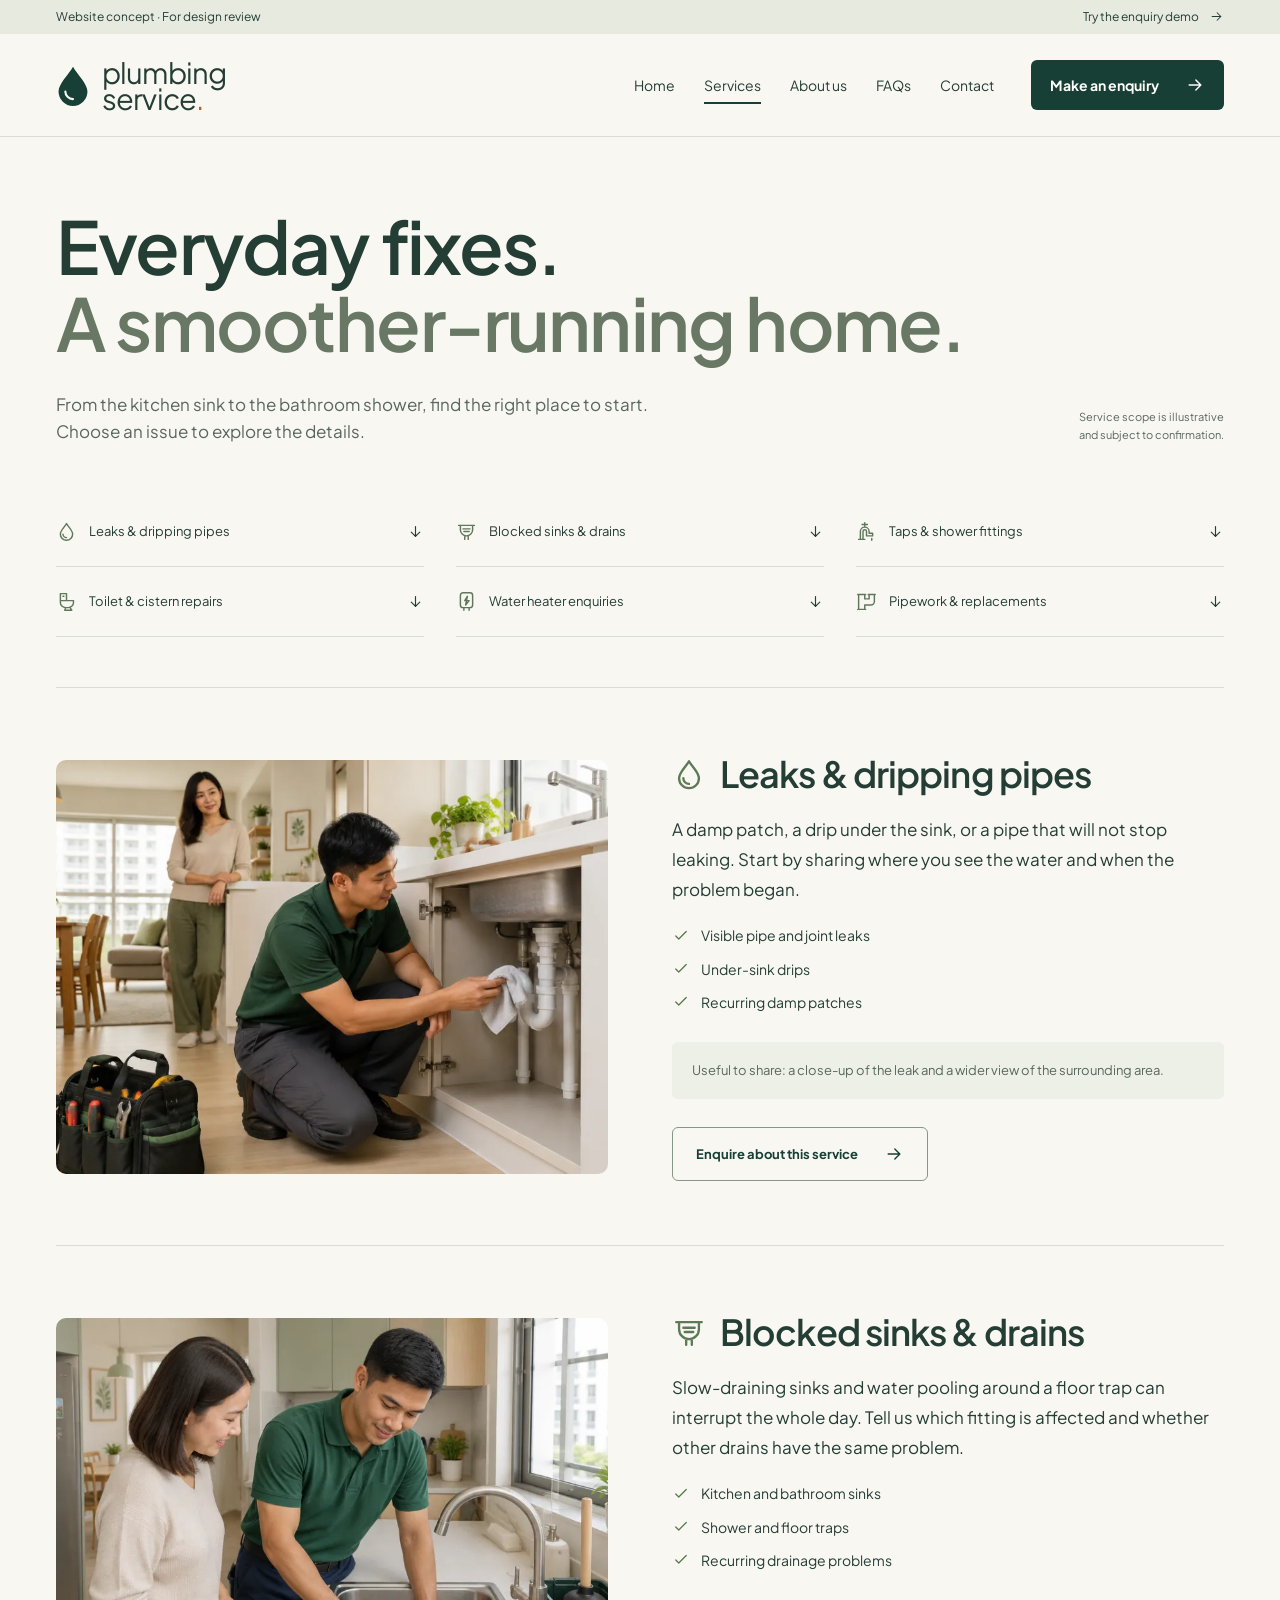
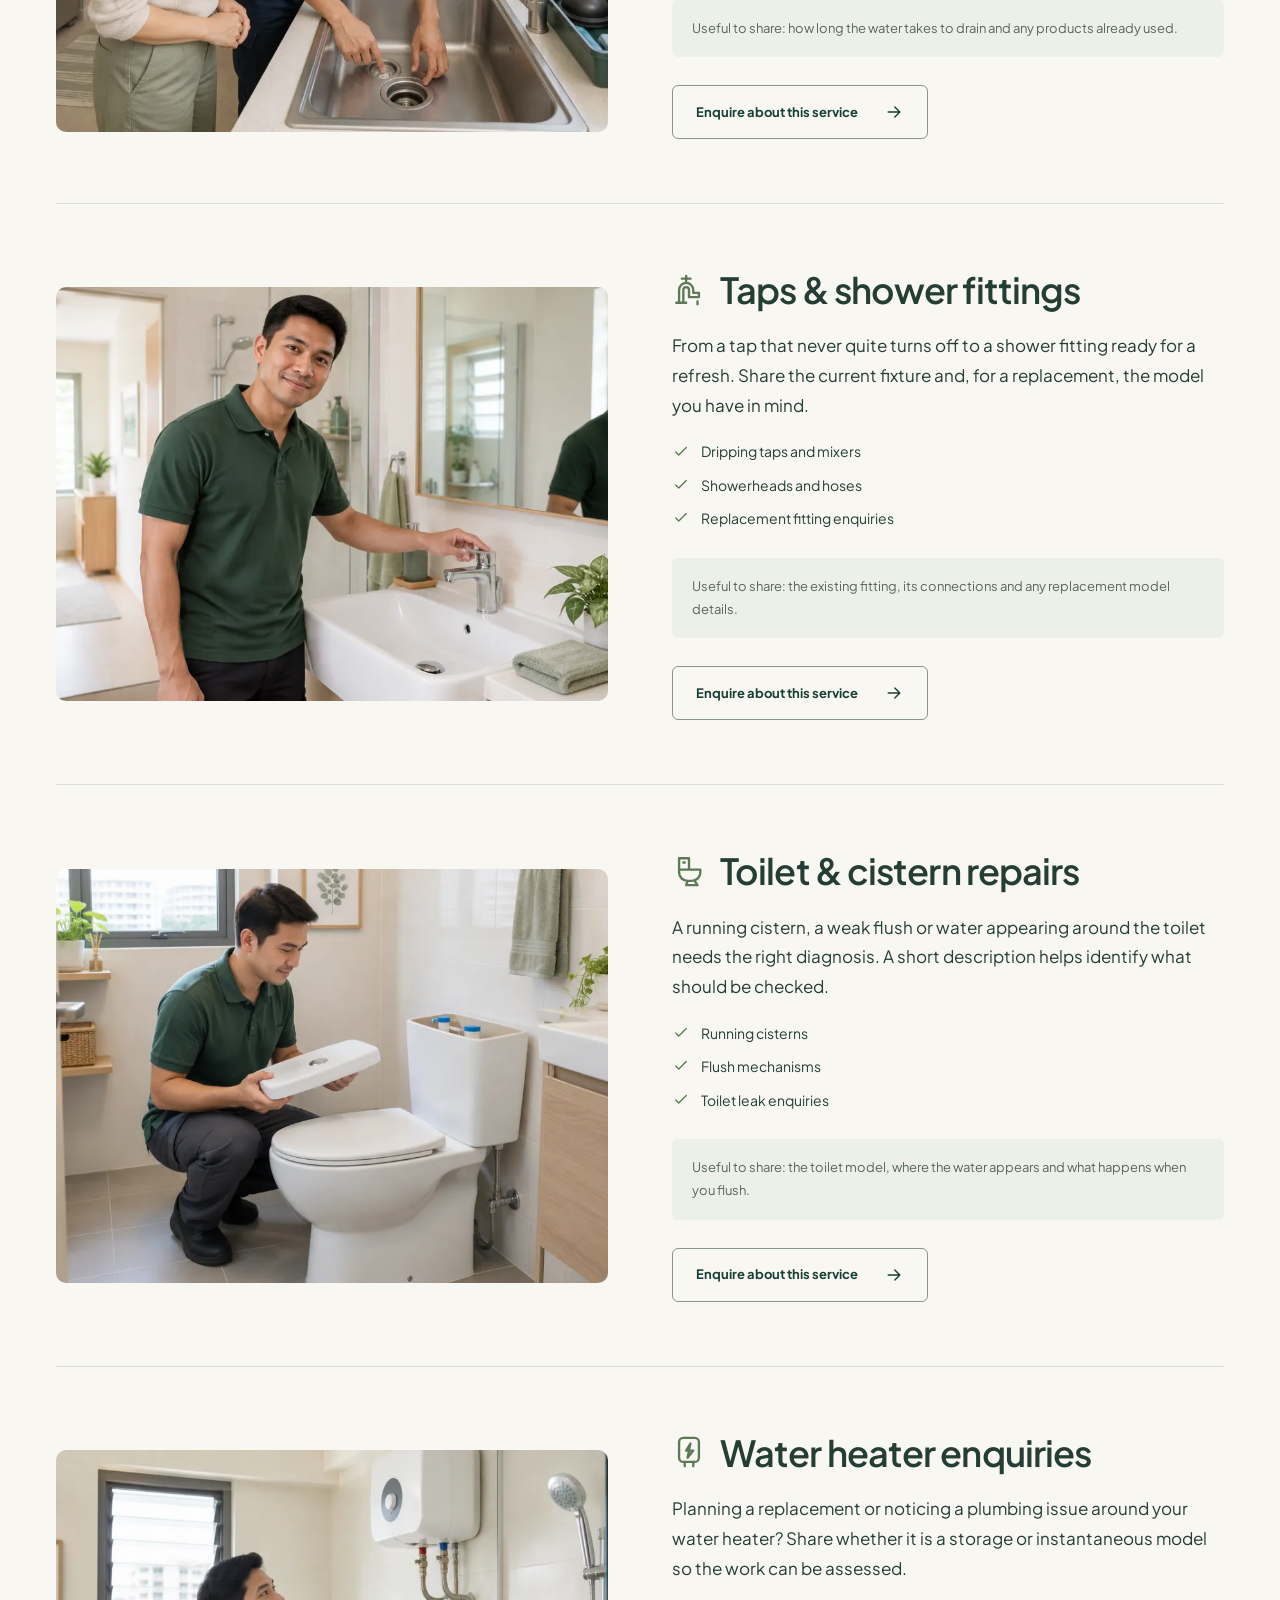
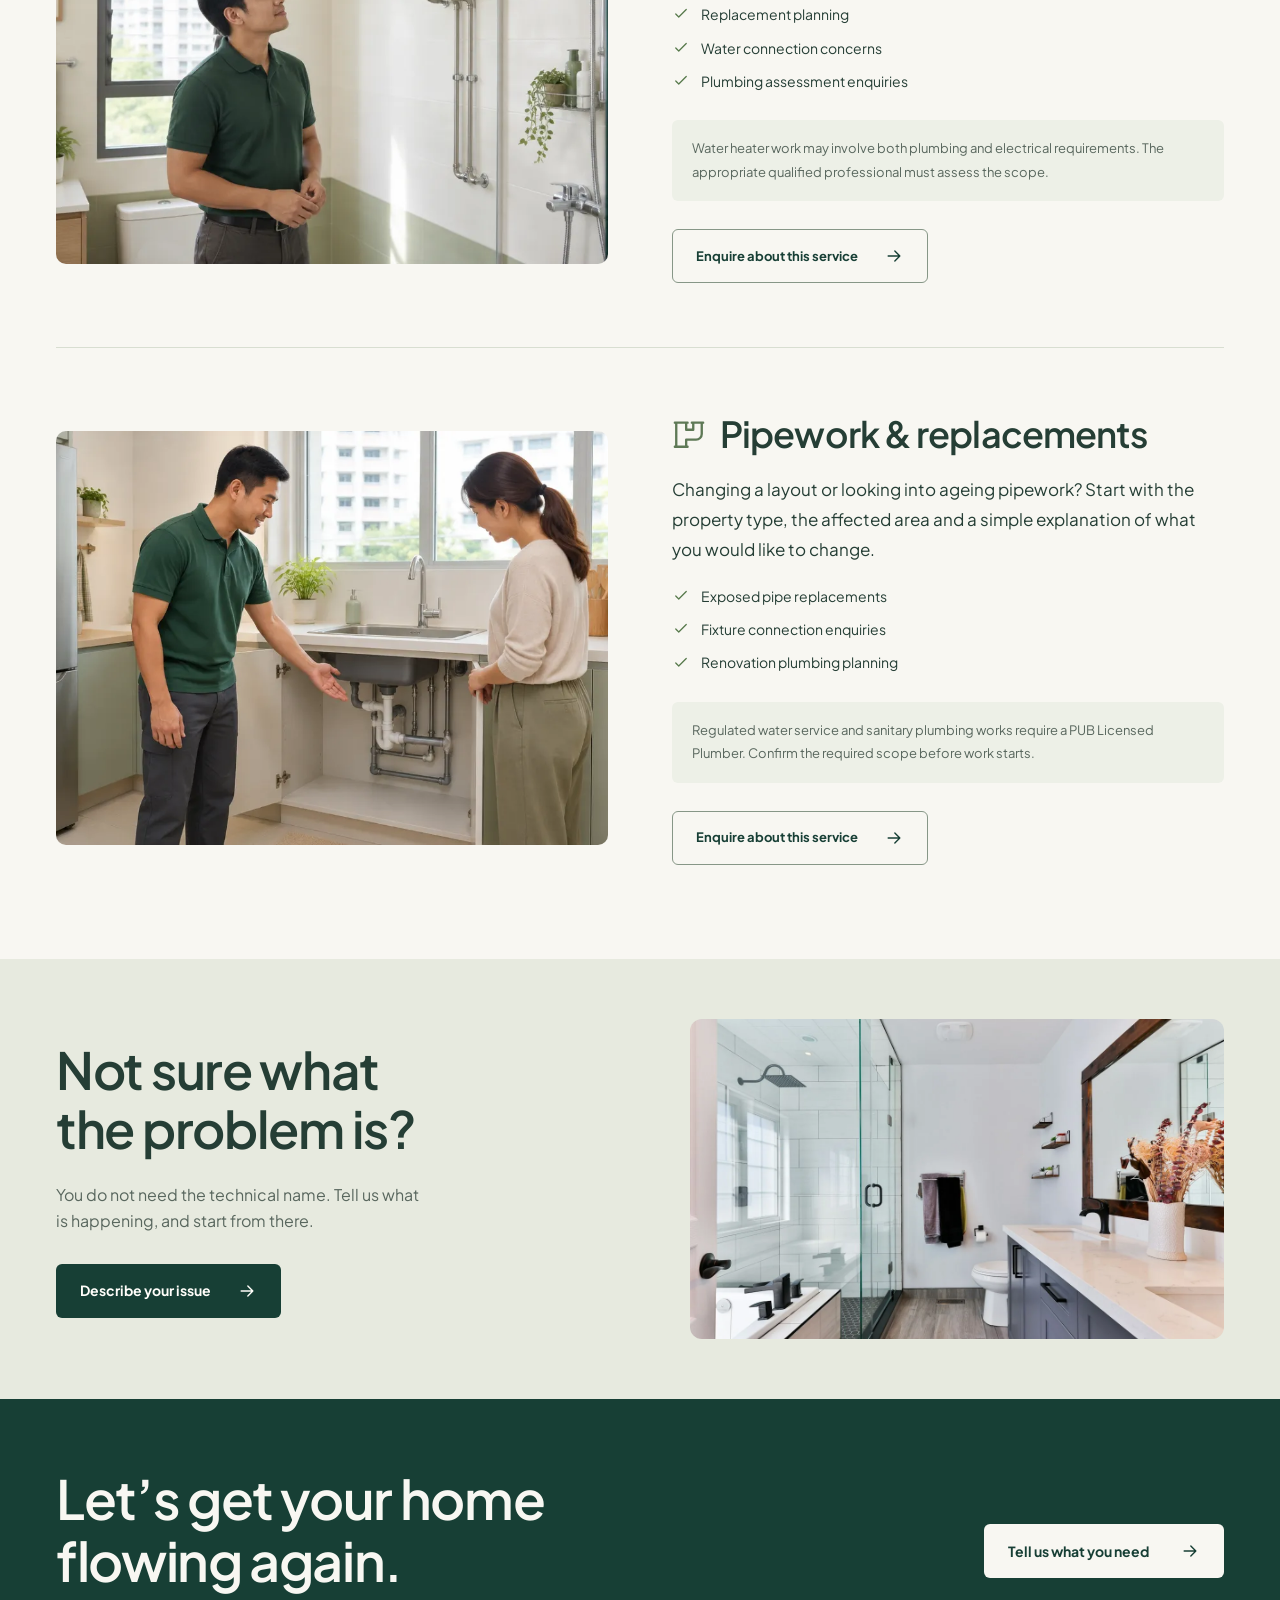
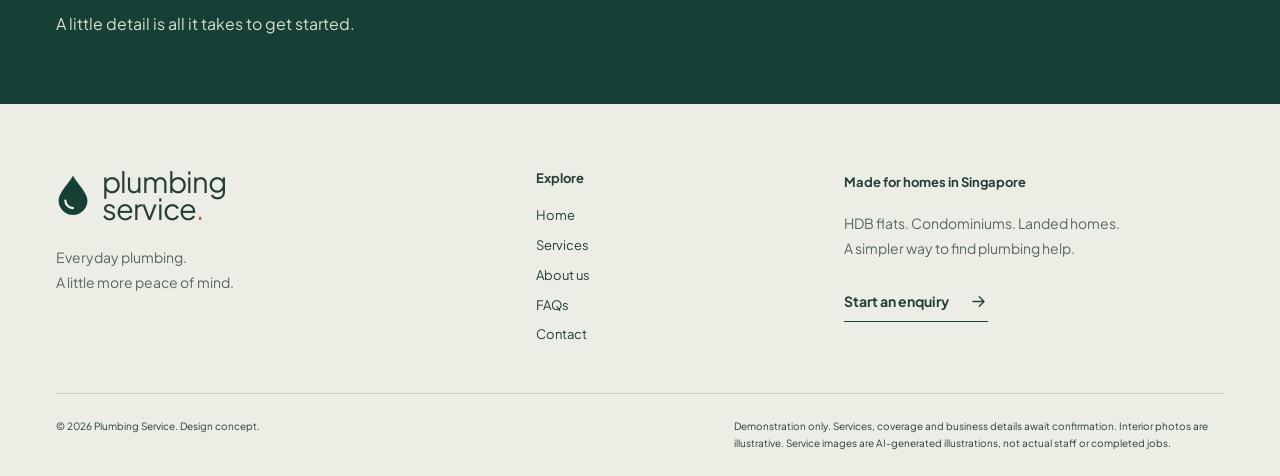
==== commit afd4c6db: "Update website preview from source c020d62" ====
--- a/services.html
+++ b/services.html
@@ -1,4 +1,4 @@
 <!doctype html>
 <html lang="en-SG"><head><meta charset="utf-8"><meta name="viewport" content="width=device-width, initial-scale=1"><meta name="robots" content="noindex,nofollow,noarchive"><meta name="theme-color" content="#173f35"><title>Plumbing Services — Plumbing Service Singapore</title><meta name="description" content="Explore the proposed plumbing service range: leaks, blocked drains, taps, toilets, water heaters and pipework."><meta property="og:title" content="Plumbing Services — Plumbing Service Singapore"><meta property="og:description" content="Explore the proposed plumbing service range: leaks, blocked drains, taps, toilets, water heaters and pipework."><meta property="og:type" content="website"><link rel="icon" type="image/svg+xml" href="assets/favicon.svg"><link rel="preload" href="assets/plus-jakarta-sans.ttf" as="font" type="font/ttf" crossorigin><link rel="stylesheet" href="style.css"><script>document.documentElement.classList.add('js');</script><script src="app.js" defer></script></head><body class="page-services"><a class="skip-link" href="#main">Skip to content</a>
 <div class="preview-bar"><div class="wrap"><span>Website concept <span aria-hidden="true">·</span> For design review</span><a href="contact.html#enquiry">Try the enquiry demo <svg viewBox="0 0 24 24" fill="none" aria-hidden="true"><path d="M5 12h14m-6-6 6 6-6 6"/></svg></a></div></div>
-<header class="site-header"><div class="wrap header-inner"><a class="brand" href="index.html" aria-label="Plumbing Service home"><span class="brand-symbol"><svg viewBox="0 0 40 48" aria-hidden="true"><path d="M20 2C15 11 3 22 3 31a17 17 0 0 0 34 0C37 22 25 11 20 2Z" fill="currentColor"/><path d="M11 31a9 9 0 0 0 9 9" fill="none" stroke="var(--paper)" stroke-width="2.5" stroke-linecap="round"/></svg></span><span>plumbing<span class="brand-second">service<span class="brand-period">.</span></span></span></a><button class="menu-toggle" aria-expanded="false" aria-controls="main-nav"><span>Menu</span><svg viewBox="0 0 24 24" aria-hidden="true"><path d="M4 8h16M4 16h16"/></svg></button><nav id="main-nav" aria-label="Main navigation"><a href="index.html" >Home</a><a href="services.html" aria-current="page">Services</a><a href="about.html" >About us</a><a href="faq.html" >FAQs</a><a href="contact.html" >Contact</a><a class="button nav-cta" href="contact.html">Make an enquiry<svg viewBox="0 0 24 24" fill="none" aria-hidden="true"><path d="M5 12h14m-6-6 6 6-6 6"/></svg></a></nav></div></header><main id="main"><section class="page-intro wrap"><h1>Everyday fixes.<br> <span>A smoother-running home.</span></h1><div class="intro-bottom"><p>From the kitchen sink to the bathroom shower, find the right place to start. Choose an issue to explore the details.</p><span class="small-note">Service scope is illustrative<br> and subject to confirmation.</span></div></section><nav class="service-jumps wrap" aria-label="Jump to a plumbing service"><a href="#leaks"><svg class="icon" viewBox="0 0 24 24" fill="none" aria-hidden="true"><path d="M12 3C9 8 5 11 5 15a7 7 0 0 0 14 0c0-4-4-7-7-12Z"/><path d="M8 15a4 4 0 0 0 4 4"/></svg>Leaks & dripping pipes<svg viewBox="0 0 24 24" fill="none" aria-hidden="true"><path d="M5 12h14m-6-6 6 6-6 6"/></svg></a><a href="#drains"><svg class="icon" viewBox="0 0 24 24" fill="none" aria-hidden="true"><path d="M3 5h18M5 5v5a7 7 0 0 0 14 0V5M10 17v4m4-4v4M8 9h8m-7 3h6"/></svg>Blocked sinks & drains<svg viewBox="0 0 24 24" fill="none" aria-hidden="true"><path d="M5 12h14m-6-6 6 6-6 6"/></svg></a><a href="#taps"><svg class="icon" viewBox="0 0 24 24" fill="none" aria-hidden="true"><path d="M5 21v-9a5 5 0 0 1 10 0v2h4v3h-7v-5a2 2 0 0 0-4 0v9M3 21h7M7 4h6m-3-2v4m8 16v-2"/></svg>Taps & shower fittings<svg viewBox="0 0 24 24" fill="none" aria-hidden="true"><path d="M5 12h14m-6-6 6 6-6 6"/></svg></a><a href="#toilets"><svg class="icon" viewBox="0 0 24 24" fill="none" aria-hidden="true"><path d="M5 3h7v8H5zM5 11h15v2a6 6 0 0 1-6 6h-3a6 6 0 0 1-6-6v-2Zm6 8-1 3h8l-2-3M8 6h1"/></svg>Toilet & cistern repairs<svg viewBox="0 0 24 24" fill="none" aria-hidden="true"><path d="M5 12h14m-6-6 6 6-6 6"/></svg></a><a href="#heaters"><svg class="icon" viewBox="0 0 24 24" fill="none" aria-hidden="true"><rect x="5" y="2" width="14" height="17" rx="3"/><path d="M9 19v3m6-3v3m-5-11 3-5-1 5h3l-4 5 1-5Z"/></svg>Water heater enquiries<svg viewBox="0 0 24 24" fill="none" aria-hidden="true"><path d="M5 12h14m-6-6 6 6-6 6"/></svg></a><a href="#pipes"><svg class="icon" viewBox="0 0 24 24" fill="none" aria-hidden="true"><path d="M3 4h7v5h5V4h6v8a4 4 0 0 1-4 4h-7v5H3V4Zm-1 0h9m3 0h8M2 21h9"/></svg>Pipework & replacements<svg viewBox="0 0 24 24" fill="none" aria-hidden="true"><path d="M5 12h14m-6-6 6 6-6 6"/></svg></a></nav><div class="wrap service-details"><section class="service-detail" id="leaks"><div class="service-detail-title"><div class="service-detail-heading"><span class="large-icon"><svg class="icon" viewBox="0 0 24 24" fill="none" aria-hidden="true"><path d="M12 3C9 8 5 11 5 15a7 7 0 0 0 14 0c0-4-4-7-7-12Z"/><path d="M8 15a4 4 0 0 0 4 4"/></svg></span><h2>Leaks & dripping pipes</h2></div><img class="service-photo" src="assets/service-leaks.webp" alt="Illustrative home visit for leaks & dripping pipes" width="960" height="645" loading="lazy" decoding="async"></div><div class="service-detail-body"><p class="service-description">A damp patch, a drip under the sink, or a pipe that will not stop leaking. Start by sharing where you see the water and when the problem began.</p><ul class="check-list"><li><svg class="icon" viewBox="0 0 24 24" fill="none" aria-hidden="true"><path d="m5 12 4 4L19 6"/></svg>Visible pipe and joint leaks</li><li><svg class="icon" viewBox="0 0 24 24" fill="none" aria-hidden="true"><path d="m5 12 4 4L19 6"/></svg>Under-sink drips</li><li><svg class="icon" viewBox="0 0 24 24" fill="none" aria-hidden="true"><path d="m5 12 4 4L19 6"/></svg>Recurring damp patches</li></ul><p class="service-note">Useful to share: a close-up of the leak and a wider view of the surrounding area.</p><a class="button button-outline" href="contact.html?service=leaks">Enquire about this service<svg viewBox="0 0 24 24" fill="none" aria-hidden="true"><path d="M5 12h14m-6-6 6 6-6 6"/></svg></a></div></section><section class="service-detail" id="drains"><div class="service-detail-title"><div class="service-detail-heading"><span class="large-icon"><svg class="icon" viewBox="0 0 24 24" fill="none" aria-hidden="true"><path d="M3 5h18M5 5v5a7 7 0 0 0 14 0V5M10 17v4m4-4v4M8 9h8m-7 3h6"/></svg></span><h2>Blocked sinks & drains</h2></div><img class="service-photo" src="assets/service-drains.webp" alt="Illustrative home visit for blocked sinks & drains" width="960" height="645" loading="lazy" decoding="async"></div><div class="service-detail-body"><p class="service-description">Slow-draining sinks and water pooling around a floor trap can interrupt the whole day. Tell us which fitting is affected and whether other drains have the same problem.</p><ul class="check-list"><li><svg class="icon" viewBox="0 0 24 24" fill="none" aria-hidden="true"><path d="m5 12 4 4L19 6"/></svg>Kitchen and bathroom sinks</li><li><svg class="icon" viewBox="0 0 24 24" fill="none" aria-hidden="true"><path d="m5 12 4 4L19 6"/></svg>Shower and floor traps</li><li><svg class="icon" viewBox="0 0 24 24" fill="none" aria-hidden="true"><path d="m5 12 4 4L19 6"/></svg>Recurring drainage problems</li></ul><p class="service-note">Useful to share: how long the water takes to drain and any products already used.</p><a class="button button-outline" href="contact.html?service=drains">Enquire about this service<svg viewBox="0 0 24 24" fill="none" aria-hidden="true"><path d="M5 12h14m-6-6 6 6-6 6"/></svg></a></div></section><section class="service-detail" id="taps"><div class="service-detail-title"><div class="service-detail-heading"><span class="large-icon"><svg class="icon" viewBox="0 0 24 24" fill="none" aria-hidden="true"><path d="M5 21v-9a5 5 0 0 1 10 0v2h4v3h-7v-5a2 2 0 0 0-4 0v9M3 21h7M7 4h6m-3-2v4m8 16v-2"/></svg></span><h2>Taps & shower fittings</h2></div><img class="service-photo" src="assets/service-taps.webp" alt="Illustrative home visit for taps & shower fittings" width="960" height="645" loading="lazy" decoding="async"></div><div class="service-detail-body"><p class="service-description">From a tap that never quite turns off to a shower fitting ready for a refresh. Share the current fixture and, for a replacement, the model you have in mind.</p><ul class="check-list"><li><svg class="icon" viewBox="0 0 24 24" fill="none" aria-hidden="true"><path d="m5 12 4 4L19 6"/></svg>Dripping taps and mixers</li><li><svg class="icon" viewBox="0 0 24 24" fill="none" aria-hidden="true"><path d="m5 12 4 4L19 6"/></svg>Showerheads and hoses</li><li><svg class="icon" viewBox="0 0 24 24" fill="none" aria-hidden="true"><path d="m5 12 4 4L19 6"/></svg>Replacement fitting enquiries</li></ul><p class="service-note">Useful to share: the existing fitting, its connections and any replacement model details.</p><a class="button button-outline" href="contact.html?service=taps">Enquire about this service<svg viewBox="0 0 24 24" fill="none" aria-hidden="true"><path d="M5 12h14m-6-6 6 6-6 6"/></svg></a></div></section><section class="service-detail" id="toilets"><div class="service-detail-title"><div class="service-detail-heading"><span class="large-icon"><svg class="icon" viewBox="0 0 24 24" fill="none" aria-hidden="true"><path d="M5 3h7v8H5zM5 11h15v2a6 6 0 0 1-6 6h-3a6 6 0 0 1-6-6v-2Zm6 8-1 3h8l-2-3M8 6h1"/></svg></span><h2>Toilet & cistern repairs</h2></div><img class="service-photo" src="assets/service-toilets.webp" alt="Illustrative home visit for toilet & cistern repairs" width="960" height="645" loading="lazy" decoding="async"></div><div class="service-detail-body"><p class="service-description">A running cistern, a weak flush or water appearing around the toilet needs the right diagnosis. A short description helps identify what should be checked.</p><ul class="check-list"><li><svg class="icon" viewBox="0 0 24 24" fill="none" aria-hidden="true"><path d="m5 12 4 4L19 6"/></svg>Running cisterns</li><li><svg class="icon" viewBox="0 0 24 24" fill="none" aria-hidden="true"><path d="m5 12 4 4L19 6"/></svg>Flush mechanisms</li><li><svg class="icon" viewBox="0 0 24 24" fill="none" aria-hidden="true"><path d="m5 12 4 4L19 6"/></svg>Toilet leak enquiries</li></ul><p class="service-note">Useful to share: the toilet model, where the water appears and what happens when you flush.</p><a class="button button-outline" href="contact.html?service=toilets">Enquire about this service<svg viewBox="0 0 24 24" fill="none" aria-hidden="true"><path d="M5 12h14m-6-6 6 6-6 6"/></svg></a></div></section><section class="service-detail" id="heaters"><div class="service-detail-title"><div class="service-detail-heading"><span class="large-icon"><svg class="icon" viewBox="0 0 24 24" fill="none" aria-hidden="true"><rect x="5" y="2" width="14" height="17" rx="3"/><path d="M9 19v3m6-3v3m-5-11 3-5-1 5h3l-4 5 1-5Z"/></svg></span><h2>Water heater enquiries</h2></div><img class="service-photo" src="assets/service-heaters.webp" alt="Illustrative home visit for water heater enquiries" width="960" height="645" loading="lazy" decoding="async"></div><div class="service-detail-body"><p class="service-description">Planning a replacement or noticing a plumbing issue around your water heater? Share whether it is a storage or instantaneous model so the work can be assessed.</p><ul class="check-list"><li><svg class="icon" viewBox="0 0 24 24" fill="none" aria-hidden="true"><path d="m5 12 4 4L19 6"/></svg>Replacement planning</li><li><svg class="icon" viewBox="0 0 24 24" fill="none" aria-hidden="true"><path d="m5 12 4 4L19 6"/></svg>Water connection concerns</li><li><svg class="icon" viewBox="0 0 24 24" fill="none" aria-hidden="true"><path d="m5 12 4 4L19 6"/></svg>Plumbing assessment enquiries</li></ul><p class="service-note">Water heater work may involve both plumbing and electrical requirements. The appropriate qualified professional must assess the scope.</p><a class="button button-outline" href="contact.html?service=heaters">Enquire about this service<svg viewBox="0 0 24 24" fill="none" aria-hidden="true"><path d="M5 12h14m-6-6 6 6-6 6"/></svg></a></div></section><section class="service-detail" id="pipes"><div class="service-detail-title"><div class="service-detail-heading"><span class="large-icon"><svg class="icon" viewBox="0 0 24 24" fill="none" aria-hidden="true"><path d="M3 4h7v5h5V4h6v8a4 4 0 0 1-4 4h-7v5H3V4Zm-1 0h9m3 0h8M2 21h9"/></svg></span><h2>Pipework & replacements</h2></div><img class="service-photo" src="assets/service-pipes.webp" alt="Illustrative home visit for pipework & replacements" width="960" height="645" loading="lazy" decoding="async"></div><div class="service-detail-body"><p class="service-description">Changing a layout or looking into ageing pipework? Start with the property type, the affected area and a simple explanation of what you would like to change.</p><ul class="check-list"><li><svg class="icon" viewBox="0 0 24 24" fill="none" aria-hidden="true"><path d="m5 12 4 4L19 6"/></svg>Exposed pipe replacements</li><li><svg class="icon" viewBox="0 0 24 24" fill="none" aria-hidden="true"><path d="m5 12 4 4L19 6"/></svg>Fixture connection enquiries</li><li><svg class="icon" viewBox="0 0 24 24" fill="none" aria-hidden="true"><path d="m5 12 4 4L19 6"/></svg>Renovation plumbing planning</li></ul><p class="service-note">Regulated water service and sanitary plumbing works require a PUB Licensed Plumber. Confirm the required scope before work starts.</p><a class="button button-outline" href="contact.html?service=pipes">Enquire about this service<svg viewBox="0 0 24 24" fill="none" aria-hidden="true"><path d="M5 12h14m-6-6 6 6-6 6"/></svg></a></div></section></div><section class="warm-section"><div class="wrap unsure-section"><div><h2>Not sure what<br> the problem is?</h2><p>You do not need the technical name. Tell us what is happening, and start from there.</p><a class="button " href="contact.html?service=other">Describe your issue<svg viewBox="0 0 24 24" fill="none" aria-hidden="true"><path d="M5 12h14m-6-6 6 6-6 6"/></svg></a></div><img class="unsure-photo" src="assets/bathroom-detail.webp" width="1200" height="800" alt="Bathroom fittings including a shower, basin tap and toilet; illustrative interior" loading="lazy"></div></section><section class="closing"><div class="wrap closing-inner"><div><h2>Let’s get your home<br> flowing again.</h2><p>A little detail is all it takes to get started.</p></div><a class="button button-light" href="contact.html">Tell us what you need<svg viewBox="0 0 24 24" fill="none" aria-hidden="true"><path d="M5 12h14m-6-6 6 6-6 6"/></svg></a></div></section></main><footer class="site-footer"><div class="wrap"><div class="footer-top"><div><a class="brand" href="index.html" aria-label="Plumbing Service home"><span class="brand-symbol"><svg viewBox="0 0 40 48" aria-hidden="true"><path d="M20 2C15 11 3 22 3 31a17 17 0 0 0 34 0C37 22 25 11 20 2Z" fill="currentColor"/><path d="M11 31a9 9 0 0 0 9 9" fill="none" stroke="var(--paper)" stroke-width="2.5" stroke-linecap="round"/></svg></span><span>plumbing<span class="brand-second">service<span class="brand-period">.</span></span></span></a><p>Everyday plumbing.<br> A little more peace of mind.</p></div><div class="footer-links"><span class="footer-title">Explore</span><a href="index.html">Home</a><a href="services.html">Services</a><a href="about.html">About us</a><a href="faq.html">FAQs</a><a href="contact.html">Contact</a></div><div class="footer-note"><span class="footer-title">Made for homes in Singapore</span><p>HDB flats. Condominiums. Landed homes.<br> A simpler way to find plumbing help.</p><a class="text-link" href="contact.html">Start an enquiry <svg viewBox="0 0 24 24" fill="none" aria-hidden="true"><path d="M5 12h14m-6-6 6 6-6 6"/></svg></a></div></div><div class="footer-bottom"><p>© 2026 Plumbing Service. Design concept.</p><p>Demonstration only. Services, coverage and business details await confirmation. Interior photos are illustrative. Service images are AI-generated illustrations, not actual staff or completed jobs.</p></div></div></footer><div class="mobile-enquiry"><span>Need a hand?</span><a href="contact.html">Make an enquiry <svg viewBox="0 0 24 24" fill="none" aria-hidden="true"><path d="M5 12h14m-6-6 6 6-6 6"/></svg></a></div></body></html>+<header class="site-header"><div class="wrap header-inner"><a class="brand" href="index.html" aria-label="Plumbing Service home"><span class="brand-symbol"><svg viewBox="0 0 40 48" aria-hidden="true"><path d="M20 2C15 11 3 22 3 31a17 17 0 0 0 34 0C37 22 25 11 20 2Z" fill="currentColor"/><path d="M11 31a9 9 0 0 0 9 9" fill="none" stroke="var(--paper)" stroke-width="2.5" stroke-linecap="round"/></svg></span><span>plumbing<span class="brand-second">service<span class="brand-period">.</span></span></span></a><button class="menu-toggle" aria-expanded="false" aria-controls="main-nav"><span>Menu</span><svg viewBox="0 0 24 24" aria-hidden="true"><path d="M4 8h16M4 16h16"/></svg></button><nav id="main-nav" aria-label="Main navigation"><a href="index.html" >Home</a><a href="services.html" aria-current="page">Services</a><a href="about.html" >About us</a><a href="faq.html" >FAQs</a><a href="contact.html" >Contact</a><a class="button nav-cta" href="contact.html">Make an enquiry<svg viewBox="0 0 24 24" fill="none" aria-hidden="true"><path d="M5 12h14m-6-6 6 6-6 6"/></svg></a></nav></div></header><main id="main"><section class="page-intro wrap"><h1>Everyday fixes.<br> <span>A smoother-running home.</span></h1><div class="intro-bottom"><p>From the kitchen sink to the bathroom shower, find the right place to start. Choose an issue to explore the details.</p><span class="small-note">Service scope is illustrative<br> and subject to confirmation.</span></div></section><nav class="service-jumps wrap" aria-label="Jump to a plumbing service"><a href="#leaks"><svg class="icon" viewBox="0 0 24 24" fill="none" aria-hidden="true"><path d="M12 3C9 8 5 11 5 15a7 7 0 0 0 14 0c0-4-4-7-7-12Z"/><path d="M8 15a4 4 0 0 0 4 4"/></svg>Leaks & dripping pipes<svg viewBox="0 0 24 24" fill="none" aria-hidden="true"><path d="M5 12h14m-6-6 6 6-6 6"/></svg></a><a href="#drains"><svg class="icon" viewBox="0 0 24 24" fill="none" aria-hidden="true"><path d="M3 5h18M5 5v5a7 7 0 0 0 14 0V5M10 17v4m4-4v4M8 9h8m-7 3h6"/></svg>Blocked sinks & drains<svg viewBox="0 0 24 24" fill="none" aria-hidden="true"><path d="M5 12h14m-6-6 6 6-6 6"/></svg></a><a href="#taps"><svg class="icon" viewBox="0 0 24 24" fill="none" aria-hidden="true"><path d="M5 21v-9a5 5 0 0 1 10 0v2h4v3h-7v-5a2 2 0 0 0-4 0v9M3 21h7M7 4h6m-3-2v4m8 16v-2"/></svg>Taps & shower fittings<svg viewBox="0 0 24 24" fill="none" aria-hidden="true"><path d="M5 12h14m-6-6 6 6-6 6"/></svg></a><a href="#toilets"><svg class="icon" viewBox="0 0 24 24" fill="none" aria-hidden="true"><path d="M5 3h7v8H5zM5 11h15v2a6 6 0 0 1-6 6h-3a6 6 0 0 1-6-6v-2Zm6 8-1 3h8l-2-3M8 6h1"/></svg>Toilet & cistern repairs<svg viewBox="0 0 24 24" fill="none" aria-hidden="true"><path d="M5 12h14m-6-6 6 6-6 6"/></svg></a><a href="#heaters"><svg class="icon" viewBox="0 0 24 24" fill="none" aria-hidden="true"><rect x="5" y="2" width="14" height="17" rx="3"/><path d="M9 19v3m6-3v3m-5-11 3-5-1 5h3l-4 5 1-5Z"/></svg>Water heater enquiries<svg viewBox="0 0 24 24" fill="none" aria-hidden="true"><path d="M5 12h14m-6-6 6 6-6 6"/></svg></a><a href="#pipes"><svg class="icon" viewBox="0 0 24 24" fill="none" aria-hidden="true"><path d="M3 4h7v5h5V4h6v8a4 4 0 0 1-4 4h-7v5H3V4Zm-1 0h9m3 0h8M2 21h9"/></svg>Pipework & replacements<svg viewBox="0 0 24 24" fill="none" aria-hidden="true"><path d="M5 12h14m-6-6 6 6-6 6"/></svg></a></nav><div class="wrap service-details"><section class="service-detail" id="leaks" aria-labelledby="leaks-title"><div class="service-detail-heading"><span class="large-icon"><svg class="icon" viewBox="0 0 24 24" fill="none" aria-hidden="true"><path d="M12 3C9 8 5 11 5 15a7 7 0 0 0 14 0c0-4-4-7-7-12Z"/><path d="M8 15a4 4 0 0 0 4 4"/></svg></span><h2 id="leaks-title">Leaks & dripping pipes</h2></div><img class="service-photo" src="assets/service-leaks.webp" alt="Illustrative home visit for leaks & dripping pipes" width="960" height="645" loading="lazy" decoding="async"><div class="service-detail-body"><p class="service-description">A damp patch, a drip under the sink, or a pipe that will not stop leaking. Start by sharing where you see the water and when the problem began.</p><ul class="check-list"><li><svg class="icon" viewBox="0 0 24 24" fill="none" aria-hidden="true"><path d="m5 12 4 4L19 6"/></svg>Visible pipe and joint leaks</li><li><svg class="icon" viewBox="0 0 24 24" fill="none" aria-hidden="true"><path d="m5 12 4 4L19 6"/></svg>Under-sink drips</li><li><svg class="icon" viewBox="0 0 24 24" fill="none" aria-hidden="true"><path d="m5 12 4 4L19 6"/></svg>Recurring damp patches</li></ul><p class="service-note">Useful to share: a close-up of the leak and a wider view of the surrounding area.</p><a class="button button-outline" href="contact.html?service=leaks">Enquire about this service<svg viewBox="0 0 24 24" fill="none" aria-hidden="true"><path d="M5 12h14m-6-6 6 6-6 6"/></svg></a></div></section><section class="service-detail" id="drains" aria-labelledby="drains-title"><div class="service-detail-heading"><span class="large-icon"><svg class="icon" viewBox="0 0 24 24" fill="none" aria-hidden="true"><path d="M3 5h18M5 5v5a7 7 0 0 0 14 0V5M10 17v4m4-4v4M8 9h8m-7 3h6"/></svg></span><h2 id="drains-title">Blocked sinks & drains</h2></div><img class="service-photo" src="assets/service-drains.webp" alt="Illustrative home visit for blocked sinks & drains" width="960" height="645" loading="lazy" decoding="async"><div class="service-detail-body"><p class="service-description">Slow-draining sinks and water pooling around a floor trap can interrupt the whole day. Tell us which fitting is affected and whether other drains have the same problem.</p><ul class="check-list"><li><svg class="icon" viewBox="0 0 24 24" fill="none" aria-hidden="true"><path d="m5 12 4 4L19 6"/></svg>Kitchen and bathroom sinks</li><li><svg class="icon" viewBox="0 0 24 24" fill="none" aria-hidden="true"><path d="m5 12 4 4L19 6"/></svg>Shower and floor traps</li><li><svg class="icon" viewBox="0 0 24 24" fill="none" aria-hidden="true"><path d="m5 12 4 4L19 6"/></svg>Recurring drainage problems</li></ul><p class="service-note">Useful to share: how long the water takes to drain and any products already used.</p><a class="button button-outline" href="contact.html?service=drains">Enquire about this service<svg viewBox="0 0 24 24" fill="none" aria-hidden="true"><path d="M5 12h14m-6-6 6 6-6 6"/></svg></a></div></section><section class="service-detail" id="taps" aria-labelledby="taps-title"><div class="service-detail-heading"><span class="large-icon"><svg class="icon" viewBox="0 0 24 24" fill="none" aria-hidden="true"><path d="M5 21v-9a5 5 0 0 1 10 0v2h4v3h-7v-5a2 2 0 0 0-4 0v9M3 21h7M7 4h6m-3-2v4m8 16v-2"/></svg></span><h2 id="taps-title">Taps & shower fittings</h2></div><img class="service-photo" src="assets/service-taps.webp" alt="Illustrative home visit for taps & shower fittings" width="960" height="645" loading="lazy" decoding="async"><div class="service-detail-body"><p class="service-description">From a tap that never quite turns off to a shower fitting ready for a refresh. Share the current fixture and, for a replacement, the model you have in mind.</p><ul class="check-list"><li><svg class="icon" viewBox="0 0 24 24" fill="none" aria-hidden="true"><path d="m5 12 4 4L19 6"/></svg>Dripping taps and mixers</li><li><svg class="icon" viewBox="0 0 24 24" fill="none" aria-hidden="true"><path d="m5 12 4 4L19 6"/></svg>Showerheads and hoses</li><li><svg class="icon" viewBox="0 0 24 24" fill="none" aria-hidden="true"><path d="m5 12 4 4L19 6"/></svg>Replacement fitting enquiries</li></ul><p class="service-note">Useful to share: the existing fitting, its connections and any replacement model details.</p><a class="button button-outline" href="contact.html?service=taps">Enquire about this service<svg viewBox="0 0 24 24" fill="none" aria-hidden="true"><path d="M5 12h14m-6-6 6 6-6 6"/></svg></a></div></section><section class="service-detail" id="toilets" aria-labelledby="toilets-title"><div class="service-detail-heading"><span class="large-icon"><svg class="icon" viewBox="0 0 24 24" fill="none" aria-hidden="true"><path d="M5 3h7v8H5zM5 11h15v2a6 6 0 0 1-6 6h-3a6 6 0 0 1-6-6v-2Zm6 8-1 3h8l-2-3M8 6h1"/></svg></span><h2 id="toilets-title">Toilet & cistern repairs</h2></div><img class="service-photo" src="assets/service-toilets.webp" alt="Illustrative home visit for toilet & cistern repairs" width="960" height="645" loading="lazy" decoding="async"><div class="service-detail-body"><p class="service-description">A running cistern, a weak flush or water appearing around the toilet needs the right diagnosis. A short description helps identify what should be checked.</p><ul class="check-list"><li><svg class="icon" viewBox="0 0 24 24" fill="none" aria-hidden="true"><path d="m5 12 4 4L19 6"/></svg>Running cisterns</li><li><svg class="icon" viewBox="0 0 24 24" fill="none" aria-hidden="true"><path d="m5 12 4 4L19 6"/></svg>Flush mechanisms</li><li><svg class="icon" viewBox="0 0 24 24" fill="none" aria-hidden="true"><path d="m5 12 4 4L19 6"/></svg>Toilet leak enquiries</li></ul><p class="service-note">Useful to share: the toilet model, where the water appears and what happens when you flush.</p><a class="button button-outline" href="contact.html?service=toilets">Enquire about this service<svg viewBox="0 0 24 24" fill="none" aria-hidden="true"><path d="M5 12h14m-6-6 6 6-6 6"/></svg></a></div></section><section class="service-detail" id="heaters" aria-labelledby="heaters-title"><div class="service-detail-heading"><span class="large-icon"><svg class="icon" viewBox="0 0 24 24" fill="none" aria-hidden="true"><rect x="5" y="2" width="14" height="17" rx="3"/><path d="M9 19v3m6-3v3m-5-11 3-5-1 5h3l-4 5 1-5Z"/></svg></span><h2 id="heaters-title">Water heater enquiries</h2></div><img class="service-photo" src="assets/service-heaters.webp" alt="Illustrative home visit for water heater enquiries" width="960" height="645" loading="lazy" decoding="async"><div class="service-detail-body"><p class="service-description">Planning a replacement or noticing a plumbing issue around your water heater? Share whether it is a storage or instantaneous model so the work can be assessed.</p><ul class="check-list"><li><svg class="icon" viewBox="0 0 24 24" fill="none" aria-hidden="true"><path d="m5 12 4 4L19 6"/></svg>Replacement planning</li><li><svg class="icon" viewBox="0 0 24 24" fill="none" aria-hidden="true"><path d="m5 12 4 4L19 6"/></svg>Water connection concerns</li><li><svg class="icon" viewBox="0 0 24 24" fill="none" aria-hidden="true"><path d="m5 12 4 4L19 6"/></svg>Plumbing assessment enquiries</li></ul><p class="service-note">Water heater work may involve both plumbing and electrical requirements. The appropriate qualified professional must assess the scope.</p><a class="button button-outline" href="contact.html?service=heaters">Enquire about this service<svg viewBox="0 0 24 24" fill="none" aria-hidden="true"><path d="M5 12h14m-6-6 6 6-6 6"/></svg></a></div></section><section class="service-detail" id="pipes" aria-labelledby="pipes-title"><div class="service-detail-heading"><span class="large-icon"><svg class="icon" viewBox="0 0 24 24" fill="none" aria-hidden="true"><path d="M3 4h7v5h5V4h6v8a4 4 0 0 1-4 4h-7v5H3V4Zm-1 0h9m3 0h8M2 21h9"/></svg></span><h2 id="pipes-title">Pipework & replacements</h2></div><img class="service-photo" src="assets/service-pipes.webp" alt="Illustrative home visit for pipework & replacements" width="960" height="645" loading="lazy" decoding="async"><div class="service-detail-body"><p class="service-description">Changing a layout or looking into ageing pipework? Start with the property type, the affected area and a simple explanation of what you would like to change.</p><ul class="check-list"><li><svg class="icon" viewBox="0 0 24 24" fill="none" aria-hidden="true"><path d="m5 12 4 4L19 6"/></svg>Exposed pipe replacements</li><li><svg class="icon" viewBox="0 0 24 24" fill="none" aria-hidden="true"><path d="m5 12 4 4L19 6"/></svg>Fixture connection enquiries</li><li><svg class="icon" viewBox="0 0 24 24" fill="none" aria-hidden="true"><path d="m5 12 4 4L19 6"/></svg>Renovation plumbing planning</li></ul><p class="service-note">Regulated water service and sanitary plumbing works require a PUB Licensed Plumber. Confirm the required scope before work starts.</p><a class="button button-outline" href="contact.html?service=pipes">Enquire about this service<svg viewBox="0 0 24 24" fill="none" aria-hidden="true"><path d="M5 12h14m-6-6 6 6-6 6"/></svg></a></div></section></div><section class="warm-section"><div class="wrap unsure-section"><div><h2>Not sure what<br> the problem is?</h2><p>You do not need the technical name. Tell us what is happening, and start from there.</p><a class="button " href="contact.html?service=other">Describe your issue<svg viewBox="0 0 24 24" fill="none" aria-hidden="true"><path d="M5 12h14m-6-6 6 6-6 6"/></svg></a></div><img class="unsure-photo" src="assets/bathroom-detail.webp" width="1200" height="800" alt="Bathroom fittings including a shower, basin tap and toilet; illustrative interior" loading="lazy"></div></section><section class="closing"><div class="wrap closing-inner"><div><h2>Let’s get your home<br> flowing again.</h2><p>A little detail is all it takes to get started.</p></div><a class="button button-light" href="contact.html">Tell us what you need<svg viewBox="0 0 24 24" fill="none" aria-hidden="true"><path d="M5 12h14m-6-6 6 6-6 6"/></svg></a></div></section></main><footer class="site-footer"><div class="wrap"><div class="footer-top"><div><a class="brand" href="index.html" aria-label="Plumbing Service home"><span class="brand-symbol"><svg viewBox="0 0 40 48" aria-hidden="true"><path d="M20 2C15 11 3 22 3 31a17 17 0 0 0 34 0C37 22 25 11 20 2Z" fill="currentColor"/><path d="M11 31a9 9 0 0 0 9 9" fill="none" stroke="var(--paper)" stroke-width="2.5" stroke-linecap="round"/></svg></span><span>plumbing<span class="brand-second">service<span class="brand-period">.</span></span></span></a><p>Everyday plumbing.<br> A little more peace of mind.</p></div><div class="footer-links"><span class="footer-title">Explore</span><a href="index.html">Home</a><a href="services.html">Services</a><a href="about.html">About us</a><a href="faq.html">FAQs</a><a href="contact.html">Contact</a></div><div class="footer-note"><span class="footer-title">Made for homes in Singapore</span><p>HDB flats. Condominiums. Landed homes.<br> A simpler way to find plumbing help.</p><a class="text-link" href="contact.html">Start an enquiry <svg viewBox="0 0 24 24" fill="none" aria-hidden="true"><path d="M5 12h14m-6-6 6 6-6 6"/></svg></a></div></div><div class="footer-bottom"><p>© 2026 Plumbing Service. Design concept.</p><p>Demonstration only. Services, coverage and business details await confirmation. Interior photos are illustrative. Service images are AI-generated illustrations, not actual staff or completed jobs.</p></div></div></footer><div class="mobile-enquiry"><span>Need a hand?</span><a href="contact.html">Make an enquiry <svg viewBox="0 0 24 24" fill="none" aria-hidden="true"><path d="M5 12h14m-6-6 6 6-6 6"/></svg></a></div></body></html>
--- a/style.css
+++ b/style.css
@@ -37,6 +37,22 @@
   font-size: 16px;
   line-height: 1.6;
   -webkit-font-smoothing: antialiased;
+  -webkit-user-select: none;
+  user-select: none;
+  -webkit-touch-callout: none;
+}
+input,
+textarea,
+select,
+[contenteditable="true"],
+#enquiry-summary,
+#enquiry-summary * {
+  -webkit-user-select: text;
+  user-select: text;
+  -webkit-touch-callout: default;
+}
+img {
+  -webkit-user-drag: none;
 }
 ::selection {
   color: var(--forest);
@@ -842,35 +858,52 @@
 .service-detail {
   scroll-margin-top: 125px;
   display: grid;
-  grid-template-columns: 1fr 1.1fr;
-  gap: 100px;
+  grid-template-columns: minmax(0, 1fr) minmax(0, 1fr);
+  grid-template-areas: "photo heading" "photo body";
+  grid-template-rows: auto 1fr;
+  gap: 20px 64px;
+  align-items: start;
   border-top: 1px solid var(--line);
-  padding: 66px 0;
+  padding: 64px 0;
 }
 .service-photo {
+  grid-area: photo;
+  align-self: center;
   display: block;
   width: 100%;
   height: auto;
-  margin-top: 28px;
-  border-radius: 4px;
-}
-.service-detail-title h2 {
-  font-size: 44px;
-  max-width: 360px;
+  aspect-ratio: 4 / 3;
+  object-fit: cover;
+  border-radius: 10px;
+}
+.service-detail-heading {
+  grid-area: heading;
+  display: flex;
+  align-items: center;
+  gap: 14px;
+}
+.service-detail-heading h2 {
+  font-size: 36px;
+  line-height: 1.2;
+  max-width: none;
+}
+.service-detail-body {
+  grid-area: body;
+  min-width: 0;
 }
 .large-icon {
-  display: block;
-  margin-bottom: 24px;
+  display: flex;
+  flex: 0 0 auto;
   color: #5e7956;
 }
 .large-icon svg {
-  width: 43px;
-  height: 43px;
+  width: 34px;
+  height: 34px;
 }
 .service-description {
-  font-size: 18px;
-  line-height: 1.8;
-  margin-bottom: 24px;
+  font-size: 17px;
+  line-height: 1.75;
+  margin-bottom: 20px;
 }
 .check-list {
   list-style: none;
@@ -1436,7 +1469,7 @@
     max-width: 290px;
   }
   .service-detail {
-    gap: 60px;
+    column-gap: 40px;
   }
   .faq-layout {
     gap: 50px;
@@ -1603,11 +1636,17 @@
     grid-template-columns: 1fr 1fr;
   }
   .service-detail {
-    gap: 50px;
-    grid-template-columns: 0.9fr 1.1fr;
-  }
-  .service-detail-title h2 {
-    font-size: 37px;
+    grid-template-columns: minmax(0, 1fr);
+    grid-template-areas: "heading" "photo" "body";
+    grid-template-rows: auto;
+    gap: 28px;
+    padding-block: 48px;
+  }
+  .service-photo {
+    aspect-ratio: auto;
+  }
+  .service-detail-heading h2 {
+    font-size: 34px;
   }
   .service-description {
     font-size: 16px;
@@ -2105,20 +2144,17 @@
     scroll-margin-top: 100px;
   }
   .service-detail-heading {
-    display: flex;
-    align-items: center;
-    gap: 19px;
-  }
-  .service-detail-title h2 {
-    font-size: 32px;
-    max-width: 280px;
+    gap: 12px;
+  }
+  .service-detail-heading h2 {
+    font-size: 28px;
   }
   .large-icon {
     margin: 0;
   }
   .large-icon svg {
-    width: 35px;
-    height: 35px;
+    width: 28px;
+    height: 28px;
   }
   .service-description {
     font-size: 15px;
